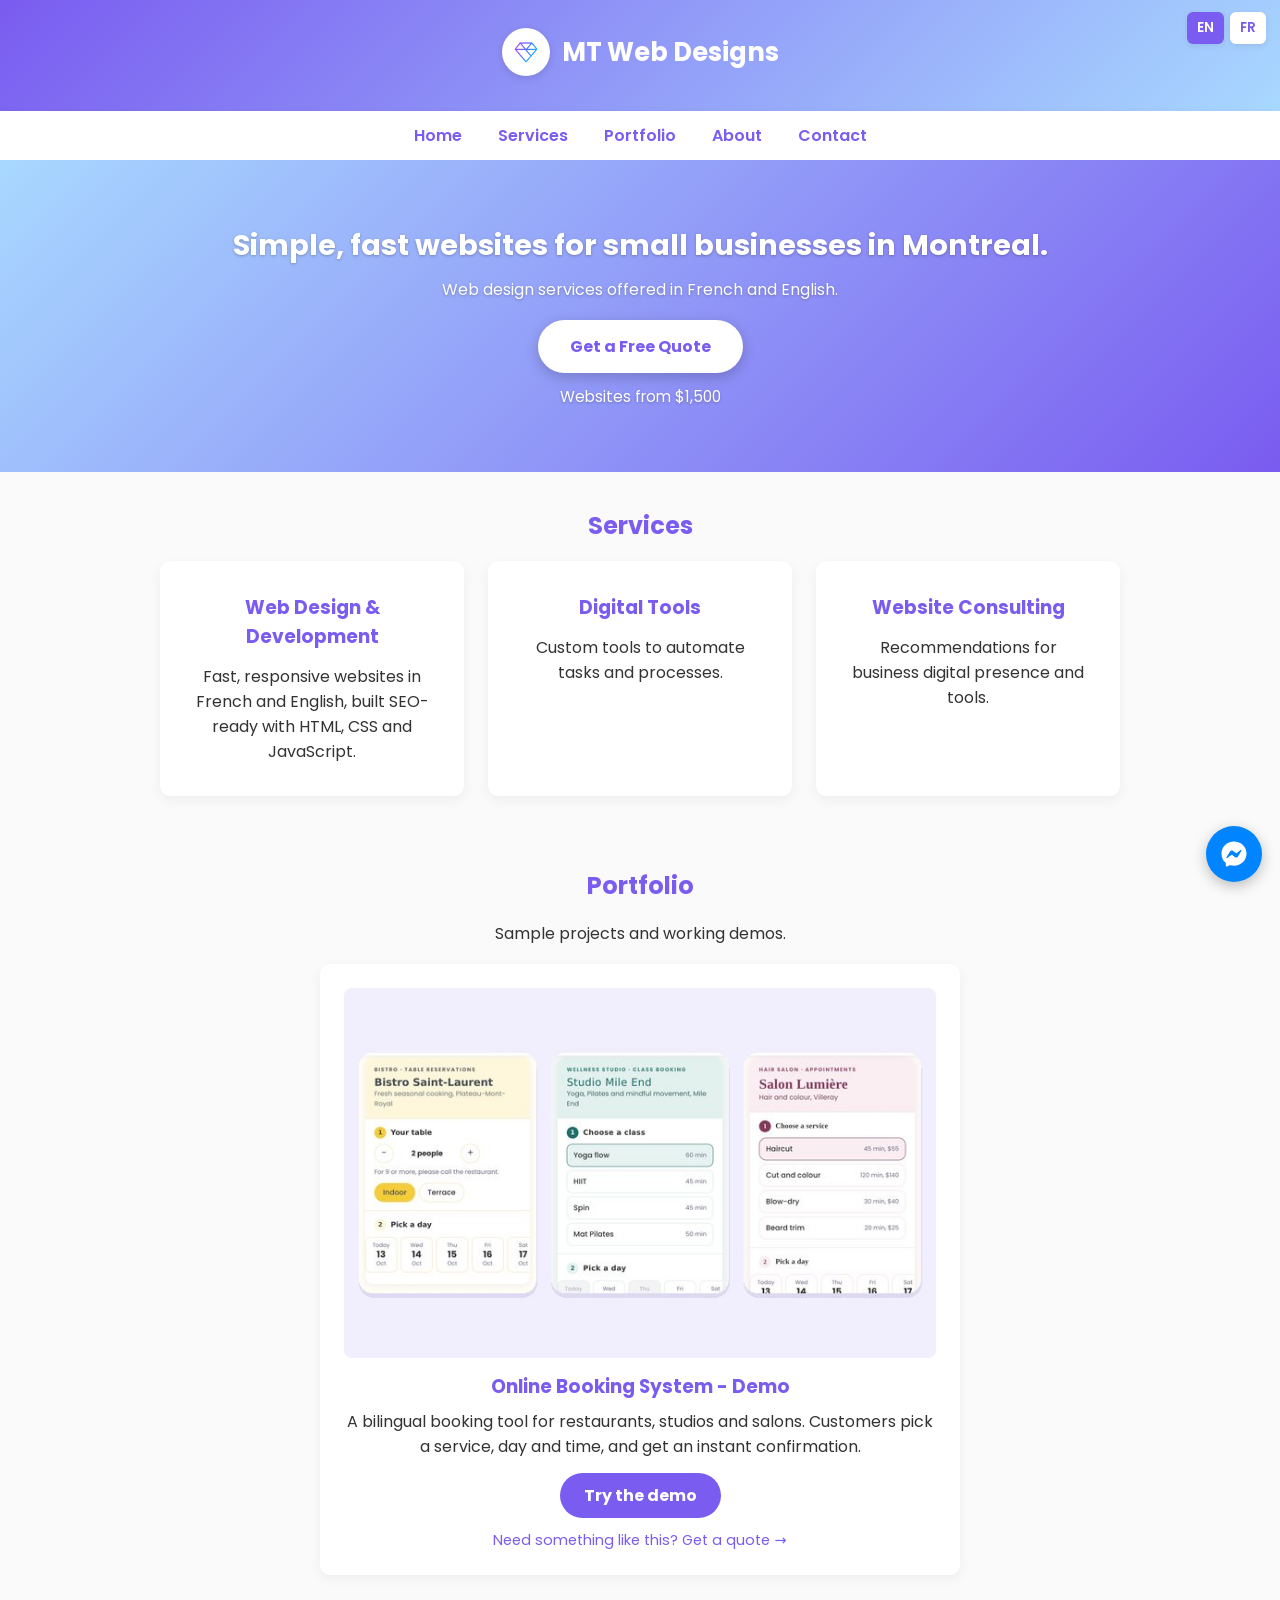
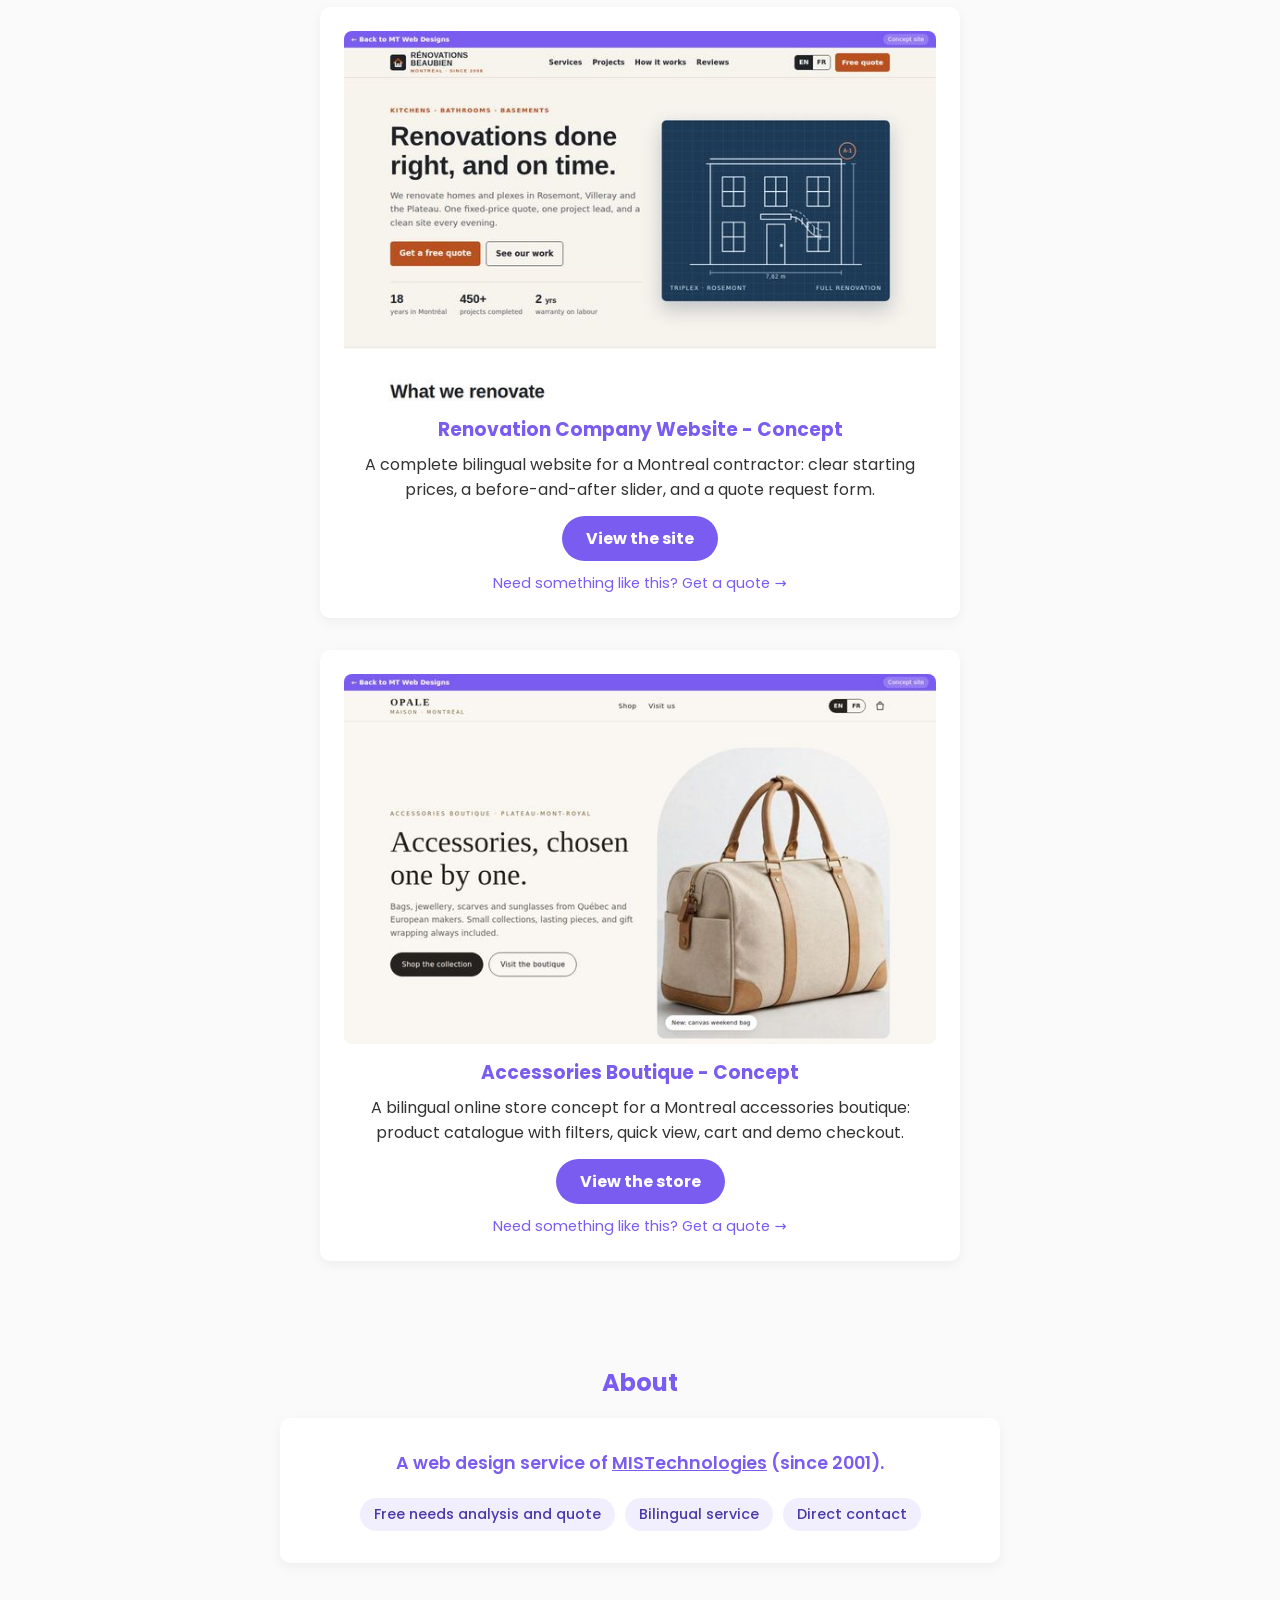
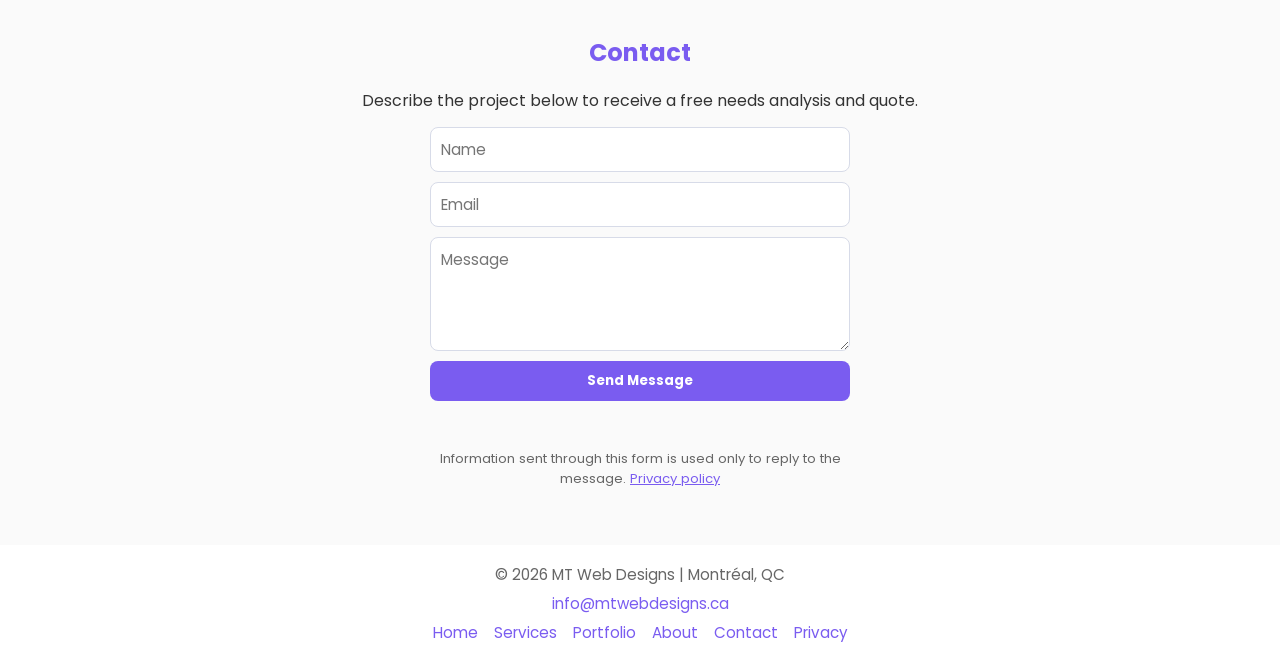
==== index.html @ 529b14f0 "Add files via upload" ====
<!DOCTYPE html>
<html lang="en">
<head>
    <meta charset="UTF-8" />
    <meta name="viewport" content="width=device-width, initial-scale=1.0" />
    <title>MT Web Designs | Websites for Small Businesses in Montreal</title>
    <meta name="description" content="Bilingual websites, digital tools and consulting for professionals and small businesses in Montreal. Free needs analysis and quote." />
    <link rel="icon" type="image/png" sizes="32x32" href="favicon-32x32.png" />
    <link rel="apple-touch-icon" href="apple-touch-icon.png" />
    <meta property="og:title" content="MT Web Designs | Websites for Small Businesses in Montreal" />
    <meta property="og:description" content="Bilingual websites, digital tools and consulting for small businesses in Montreal." />
    <meta property="og:type" content="website" />
    <meta property="og:url" content="https://mtwebdesigns.ca/" />
    <meta property="og:image" content="https://mtwebdesigns.ca/og-image.png" />
    <meta property="og:image:width" content="1200" />
    <meta property="og:image:height" content="630" />
    <meta property="og:image:alt" content="MT Web Designs: simple, fast websites for small businesses in Montreal" />
    <meta property="og:site_name" content="MT Web Designs" />
    <meta property="og:locale" content="en_CA" />
    <meta property="og:locale:alternate" content="fr_CA" />
    <meta name="twitter:card" content="summary_large_image" />
    <link rel="canonical" href="https://mtwebdesigns.ca/" />
    <link rel="preconnect" href="https://fonts.googleapis.com" />
    <link rel="preconnect" href="https://fonts.gstatic.com" crossorigin />
    <link href="https://fonts.googleapis.com/css2?family=Poppins:wght@400;600;700&display=swap" rel="stylesheet" />
    <link rel="stylesheet" href="style.css?v=11" />
</head>
<body>

<!-- LANGUAGE TOGGLE -->
<div class="lang-toggle">
    <button id="enBtn" class="active">EN</button>
    <button id="frBtn">FR</button>
</div>

<header>
    <div class="brand">
        <img src="logo.png" class="logo" alt="MT Web Designs logo" width="48" height="48" />
        MT Web Designs
    </div>
</header>

<nav>
    <ul>
        <li><a href="#home" data-en="Home" data-fr="Accueil">Home</a></li>
        <li><a href="#services" data-en="Services" data-fr="Services">Services</a></li>
        <li><a href="#portfolio" data-en="Portfolio" data-fr="Portfolio">Portfolio</a></li>
        <li><a href="#about" data-en="About" data-fr="À propos">About</a></li>
        <li><a href="#contact" data-en="Contact" data-fr="Contact">Contact</a></li>
    </ul>
</nav>

<section class="hero" id="home">
    <h1 data-en="Simple, fast websites for small businesses in Montreal." data-fr="Des sites Web simples et rapides pour les petites entreprises de Montréal.">
        Simple, fast websites for small businesses in Montreal.
    </h1>
    <p data-en="Web design services offered in French and English." data-fr="Services de conception Web offerts en français et en anglais.">Web design services offered in French and English.</p>
    <a href="#contact" class="cta-button" data-en="Get a Free Quote" data-fr="Obtenir une soumission gratuite">Get a Free Quote</a>
    <p class="price-note" data-en="Websites from $1,500" data-fr="Sites Web à partir de 1 500 $">Websites from $1,500</p>
</section>

<main>

<section id="services">
    <h2 data-en="Services" data-fr="Services">Services</h2>

    <div class="services">

        <div class="service">
            <h3 data-en="Web Design & Development" data-fr="Conception et développement Web">
                Web Design & Development
            </h3>
            <p data-en="Fast, responsive websites in French and English, built SEO-ready with HTML, CSS and JavaScript."
               data-fr="Sites Web rapides et adaptatifs, en français et en anglais, prêts pour le référencement (SEO) et conçus en HTML, CSS et JavaScript.">
               Fast, responsive websites in French and English, built SEO-ready with HTML, CSS and JavaScript.
            </p>
        </div>

        <div class="service">
            <h3 data-en="Digital Tools" data-fr="Outils numériques">Digital Tools</h3>
            <p data-en="Custom tools to automate tasks and processes."
               data-fr="Outils sur mesure pour automatiser les tâches et les processus.">
               Custom tools to automate tasks and processes.
            </p>
        </div>

        <div class="service">
            <h3 data-en="Website Consulting" data-fr="Conseil en sites Web">Website Consulting</h3>
            <p data-en="Recommendations for business digital presence and tools."
               data-fr="Recommandations pour la présence numérique et les outils des entreprises.">
               Recommendations for business digital presence and tools.
            </p>
        </div>

    </div>
</section>

<section id="portfolio">
    <h2 data-en="Portfolio" data-fr="Portfolio">Portfolio</h2>

    <p data-en="Sample projects and working demos."
       data-fr="Exemples de projets et démos fonctionnelles.">
       Sample projects and working demos.
    </p>

    <div class="project">
        <img src="thumb-booking.jpg" class="project-thumb" alt="Online booking system demo for a restaurant, a studio and a salon" width="640" height="400" loading="lazy" />
        <h3 data-en="Online Booking System - Demo" data-fr="Système de réservation en ligne - Démo">Online Booking System - Demo</h3>
        <p data-en="A bilingual booking tool for restaurants, studios and salons. Customers pick a service, day and time, and get an instant confirmation."
           data-fr="Un outil de réservation bilingue pour restaurants, studios et salons. Le client choisit un service, une date et une heure, et reçoit une confirmation immédiate.">
           A bilingual booking tool for restaurants, studios and salons. Customers pick a service, day and time, and get an instant confirmation.
        </p>
        <a href="booking.html" class="project-link" data-en="Try the demo" data-fr="Essayer la démo">Try the demo</a>
        <a href="#contact" class="project-cta" data-en="Need something like this? Get a quote →" data-fr="Besoin d’un projet semblable? Obtenir une soumission →">Need something like this? Get a quote →</a>
    </div>

    <div class="project">
        <img src="thumb-renovation.jpg" class="project-thumb" alt="Renovation company website concept" width="640" height="400" loading="lazy" />
        <h3 data-en="Renovation Company Website - Concept" data-fr="Site Web d'entreprise de rénovation - Concept">Renovation Company Website - Concept</h3>
        <p data-en="A complete bilingual website for a Montreal contractor: clear starting prices, a before-and-after slider, and a quote request form."
           data-fr="Un site Web bilingue complet pour un entrepreneur montréalais : prix de départ clairs, curseur avant-après et formulaire de demande de soumission.">
           A complete bilingual website for a Montreal contractor: clear starting prices, a before-and-after slider, and a quote request form.
        </p>
        <a href="renovation.html" class="project-link" data-en="View the site" data-fr="Voir le site">View the site</a>
        <a href="#contact" class="project-cta" data-en="Need something like this? Get a quote →" data-fr="Besoin d’un projet semblable? Obtenir une soumission →">Need something like this? Get a quote →</a>
    </div>

    <div class="project">
        <img src="thumb-boutique.jpg" class="project-thumb" alt="Accessories boutique website concept" width="640" height="400" loading="lazy" />
        <h3 data-en="Accessories Boutique - Concept" data-fr="Boutique d'accessoires - Concept">Accessories Boutique - Concept</h3>
        <p data-en="A bilingual online store concept for a Montreal accessories boutique: product catalogue with filters, quick view, cart and demo checkout."
           data-fr="Un concept de boutique en ligne bilingue pour une boutique d’accessoires à Montréal : catalogue avec filtres, aperçu rapide, panier et paiement démo.">
           A bilingual online store concept for a Montreal accessories boutique: product catalogue with filters, quick view, cart and demo checkout.
        </p>
        <a href="boutique.html" class="project-link" data-en="View the store" data-fr="Voir la boutique">View the store</a>
        <a href="#contact" class="project-cta" data-en="Need something like this? Get a quote →" data-fr="Besoin d’un projet semblable? Obtenir une soumission →">Need something like this? Get a quote →</a>
    </div>
</section>

<section id="about" class="about">
    <h2 data-en="About" data-fr="À propos">About</h2>
    <div class="about-card">
        <p class="about-lead"><span data-en="A web design service of" data-fr="Un service de conception Web de">A web design service of</span> <a href="https://mistechnologies.ca" target="_blank" rel="noopener">MISTechnologies</a> <span data-en="(since 2001)." data-fr="(depuis 2001).">(since 2001).</span></p>
        <ul class="about-facts">
            <li data-en="Free needs analysis and quote" data-fr="Analyse des besoins et soumission gratuites">Free needs analysis and quote</li>
            <li data-en="Bilingual service" data-fr="Service bilingue">Bilingual service</li>
            <li data-en="Direct contact" data-fr="Contact direct">Direct contact</li>
        </ul>
    </div>
</section>

<section id="contact" class="contact">
    <h2 data-en="Contact" data-fr="Contact">Contact</h2>

    <p data-en="Describe the project below to receive a free needs analysis and quote."
       data-fr="Décrivez le projet ci-dessous pour recevoir une analyse des besoins et une soumission gratuites.">
       Describe the project below to receive a free needs analysis and quote.
    </p>

    <form id="contactForm" action="https://formspree.io/f/mbglapko" method="POST">
        <input name="name" type="text" autocomplete="name" data-en-placeholder="Name" data-fr-placeholder="Nom" placeholder="Name" required />
        <input name="email" type="email" autocomplete="email" data-en-placeholder="Email" data-fr-placeholder="Courriel" placeholder="Email" required />
        <textarea name="message" rows="4" data-en-placeholder="Message" data-fr-placeholder="Message" placeholder="Message" required></textarea>
        <input type="hidden" name="_subject" value="New message from mtwebdesigns.ca" />
        <input type="text" name="_gotcha" class="hp" tabindex="-1" autocomplete="off" aria-hidden="true" />
        <button type="submit" data-en="Send Message" data-fr="Envoyer">Send Message</button>
        <p id="formStatus" role="status" aria-live="polite"></p>
        <p class="privacy-note"><span data-en="Information sent through this form is used only to reply to the message." data-fr="Les renseignements envoyés par ce formulaire servent uniquement à répondre au message.">Information sent through this form is used only to reply to the message.</span> <a href="privacy.html" data-en="Privacy policy" data-fr="Politique de confidentialité">Privacy policy</a></p>
    </form>
</section>

</main>

<footer>
    <p>© 2026 MT Web Designs | Montréal, QC</p>
    <p><a href="mailto:info@mtwebdesigns.ca">info@mtwebdesigns.ca</a></p>
    <p class="footer-nav">
        <a href="#home" data-en="Home" data-fr="Accueil">Home</a>
        <a href="#services" data-en="Services" data-fr="Services">Services</a>
        <a href="#portfolio" data-en="Portfolio" data-fr="Portfolio">Portfolio</a>
        <a href="#about" data-en="About" data-fr="À propos">About</a>
        <a href="#contact" data-en="Contact" data-fr="Contact">Contact</a>
        <a href="privacy.html" data-en="Privacy" data-fr="Confidentialité">Privacy</a>
    </p>
</footer>

<a class="messenger-btn" href="https://m.me/webdesignsmt" target="_blank" rel="noopener">
    <svg viewBox="0 0 24 24" aria-hidden="true"><path fill="currentColor" d="M12 2C6.36 2 2 6.13 2 11.7c0 2.91 1.19 5.44 3.14 7.17.16.15.26.35.27.57l.05 1.78c.02.57.6.94 1.12.71l1.98-.87c.17-.08.36-.09.53-.04.91.25 1.88.38 2.91.38 5.64 0 10-4.13 10-9.7S17.64 2 12 2zm6 7.46-2.94 4.66c-.47.74-1.47.93-2.17.4l-2.34-1.75a.6.6 0 0 0-.72 0l-3.16 2.4c-.42.32-.97-.18-.69-.63l2.94-4.66c.47-.74 1.47-.93 2.17-.4l2.34 1.75c.21.16.51.16.72 0l3.16-2.4c.42-.32.97.18.69.63z"/></svg>
    <span class="sr-only" data-en="Chat on Messenger" data-fr="Discuter sur Messenger">Chat on Messenger</span>
</a>

<script src="script.js?v=2"></script>
</body>
</html>
---- style.css ----
:root{
  --violet: #7a5cf0;
  --light-blue: #a8d8ff;
  --bg: #fafafa;
  --text: #333;
  --income: #1fa31f;
  --expense: #d42828;
}

*{
  box-sizing:border-box;
  margin:0;
  padding:0;
  font-family:'Poppins',system-ui,Arial;
}

body{
  background:var(--bg);
  color:var(--text);
}

/* LANG TOGGLE */
.lang-toggle{
  position:fixed;
  top:12px;
  right:14px;
  z-index:1000;
  display:flex;
  gap:6px;
}
.lang-toggle button{
  padding:6px 10px;
  border-radius:6px;
  border:none;
  background:white;
  color:var(--violet);
  font-weight:600;
  cursor:pointer;
  box-shadow:0 2px 6px rgba(0,0,0,0.08);
}
.lang-toggle button.active{
  background:var(--violet);
  color:white;
}

/* HEADER */
header{
  background:linear-gradient(135deg,var(--violet),var(--light-blue));
  color:white;
  text-align:center;
  padding:28px 18px;
}
header .brand{
  display:inline-flex;
  align-items:center;
  gap:12px;
  font-size:1.6rem;
  font-weight:700;
}
.logo{
  width:48px;
  height:48px;
  padding:6px;
  background:white;
  border-radius:50%;
  box-shadow:0 2px 8px rgba(0,0,0,0.12);
}

/* NAV */
nav{
  background:white;
  box-shadow:0 2px 8px rgba(0,0,0,0.06);
}
nav ul{
  display:flex;
  justify-content:center;
  list-style:none;
}
nav a{
  display:block;
  padding:12px 18px;
  text-decoration:none;
  color:var(--violet);
  font-weight:600;
}

/* HERO */
.hero{
  padding:64px 20px;
  text-align:center;
  background:linear-gradient(135deg,var(--light-blue),var(--violet));
  color:white;
  text-shadow:0 1px 3px rgba(0,0,0,0.25);
}
.hero h1{
  color:white;
  font-size:1.8rem;
  margin-bottom:10px;
}

/* SECTIONS */
main section{
  max-width:1000px;
  margin:0 auto;
  padding:36px 20px;
}
h2{
  color:var(--violet);
  text-align:center;
  margin-bottom:18px;
}

/* SERVICES */
.services{
  display:grid;
  grid-template-columns:repeat(auto-fit,minmax(250px,1fr));
  gap:1.5rem;
  text-align:center;
}
.service{
  background:white;
  padding:2rem;
  border-radius:10px;
  box-shadow:0 4px 12px rgba(0,0,0,0.05);
  transition:transform 0.3s, box-shadow 0.3s;
}
.service:hover{
  transform:translateY(-5px);
  box-shadow:0 8px 20px rgba(0,0,0,0.1);
}
.service h3{
  color:var(--violet);
  margin-bottom:0.8rem;
}

#portfolio > p{ text-align:center; }

/* PROJECT CARD */
.project{
  background:white;
  padding:1.5rem;
  border-radius:10px;
  box-shadow:0 4px 12px rgba(0,0,0,0.05);
  max-width:640px;
  margin:18px auto 32px;
  text-align:center;
}
.project h3{ color:var(--violet); margin-bottom:0.5rem; }
.project-link{
  display:inline-block;
  margin-top:14px;
  padding:10px 24px;
  border-radius:999px;
  background:var(--violet);
  color:white;
  font-weight:700;
  text-decoration:none;
}

/* ABOUT */
.about-card{
  background:white;
  max-width:720px;
  margin:0 auto;
  padding:2rem;
  border-radius:10px;
  box-shadow:0 4px 12px rgba(0,0,0,0.05);
  text-align:center;
}
.about-lead{
  font-weight:600;
  color:var(--violet);
  font-size:1.1rem;
  margin-bottom:0;
}
.about-facts{
  list-style:none;
  display:flex;
  flex-wrap:wrap;
  justify-content:center;
  gap:10px;
  margin:1.4rem 0 0;
  padding:0;
}
.about-facts li{
  background:#f1eefe;
  color:#4b3aa8;
  padding:6px 14px;
  border-radius:999px;
  font-size:0.9rem;
  font-weight:500;
}

/* CONTACT */
.contact{
  display:flex;
  flex-direction:column;
  align-items:center;
  text-align:center;
}
.contact form{
  width:100%;
  max-width:420px;
  display:flex;
  flex-direction:column;
  gap:10px;
  margin-top:14px;
}
.contact input,.contact textarea{
  padding:10px;
  border-radius:8px;
  border:1px solid #d7dbe8;
  font-size:0.95rem;
}
.contact button{
  padding:10px;
  border-radius:8px;
  border:none;
  background:var(--violet);
  color:white;
  font-weight:700;
  cursor:pointer;
}

.contact button:disabled{ opacity:0.6; cursor:wait; }
.hp{ position:absolute; left:-9999px; }
#formStatus{ min-height:1.2em; font-size:0.95rem; }
#formStatus.ok{ color:var(--income); }
#formStatus.err{ color:var(--expense); }

/* FOOTER */
footer{
  text-align:center;
  padding:18px 10px;
  background:white;
  color:#666;
  margin-top:20px;
  font-size:0.95rem;
}
footer p + p{ margin-top:6px; }
footer a{ color:var(--violet); text-decoration:none; }
footer a:hover{ text-decoration:underline; }
.footer-nav{ display:flex; justify-content:center; flex-wrap:wrap; gap:4px 16px; }

/* CTA BUTTON */
.cta-button{
  display:inline-block;
  margin-top:18px;
  padding:14px 32px;
  border-radius:999px;
  background:white;
  color:var(--violet);
  font-weight:700;
  text-decoration:none;
  text-shadow:none;
  box-shadow:0 4px 14px rgba(0,0,0,0.2);
  transition:transform 0.2s, box-shadow 0.2s;
}
.cta-button:hover{
  transform:translateY(-2px);
  box-shadow:0 6px 18px rgba(0,0,0,0.25);
}
a:focus-visible, button:focus-visible{ outline:3px solid var(--violet); outline-offset:2px; }
.cta-button:focus-visible{ outline-color:white; }
@media (prefers-reduced-motion: reduce){
  .cta-button, .service{ transition:none; }
}

/* RESPONSIVE */
@media(max-width:600px){
  header .brand{ font-size:1.2rem; }
  .hero h1{ font-size:1.2rem; }
  nav ul{ flex-wrap:wrap; }
}
.project-cta{
  display:block;
  margin-top:12px;
  font-size:0.9rem;
  color:var(--violet);
  text-decoration:none;
}
.project-cta:hover{ text-decoration:underline; }

.privacy-note{
  font-size:0.82rem;
  color:#666;
  margin-top:10px;
}
.privacy-note a{ color:var(--violet); }

/* PRICE NOTE */
.price-note{
  margin-top:12px;
  font-size:0.95rem;
}

/* MESSENGER BUTTON */
.messenger-btn{
  position:fixed;
  right:18px;
  bottom:calc(18px + env(safe-area-inset-bottom, 0px));
  z-index:1000;
  width:56px;
  height:56px;
  border-radius:50%;
  background:#0084ff;
  color:white;
  display:flex;
  align-items:center;
  justify-content:center;
  box-shadow:0 4px 14px rgba(0,0,0,0.25);
}
.messenger-btn svg{ width:30px; height:30px; }
.messenger-btn:focus-visible{ outline:3px solid var(--violet); outline-offset:3px; }
.sr-only{
  position:absolute;
  width:1px;
  height:1px;
  overflow:hidden;
  clip:rect(0 0 0 0);
  white-space:nowrap;
}

/* PORTFOLIO THUMBNAILS */
.project-thumb{
  display:block;
  width:100%;
  height:auto;
  border-radius:8px;
  margin-bottom:14px;
}

/* PHONE: one-line menu, footer clear of Messenger button */
@media(max-width:600px){
  nav ul{ flex-wrap:nowrap; }
  nav a{ padding:12px 7px; font-size:0.85rem; }
  footer{ padding-bottom:90px; }
}

/* ABOUT LINK */
.about-lead a{ color:inherit; text-decoration:underline; }
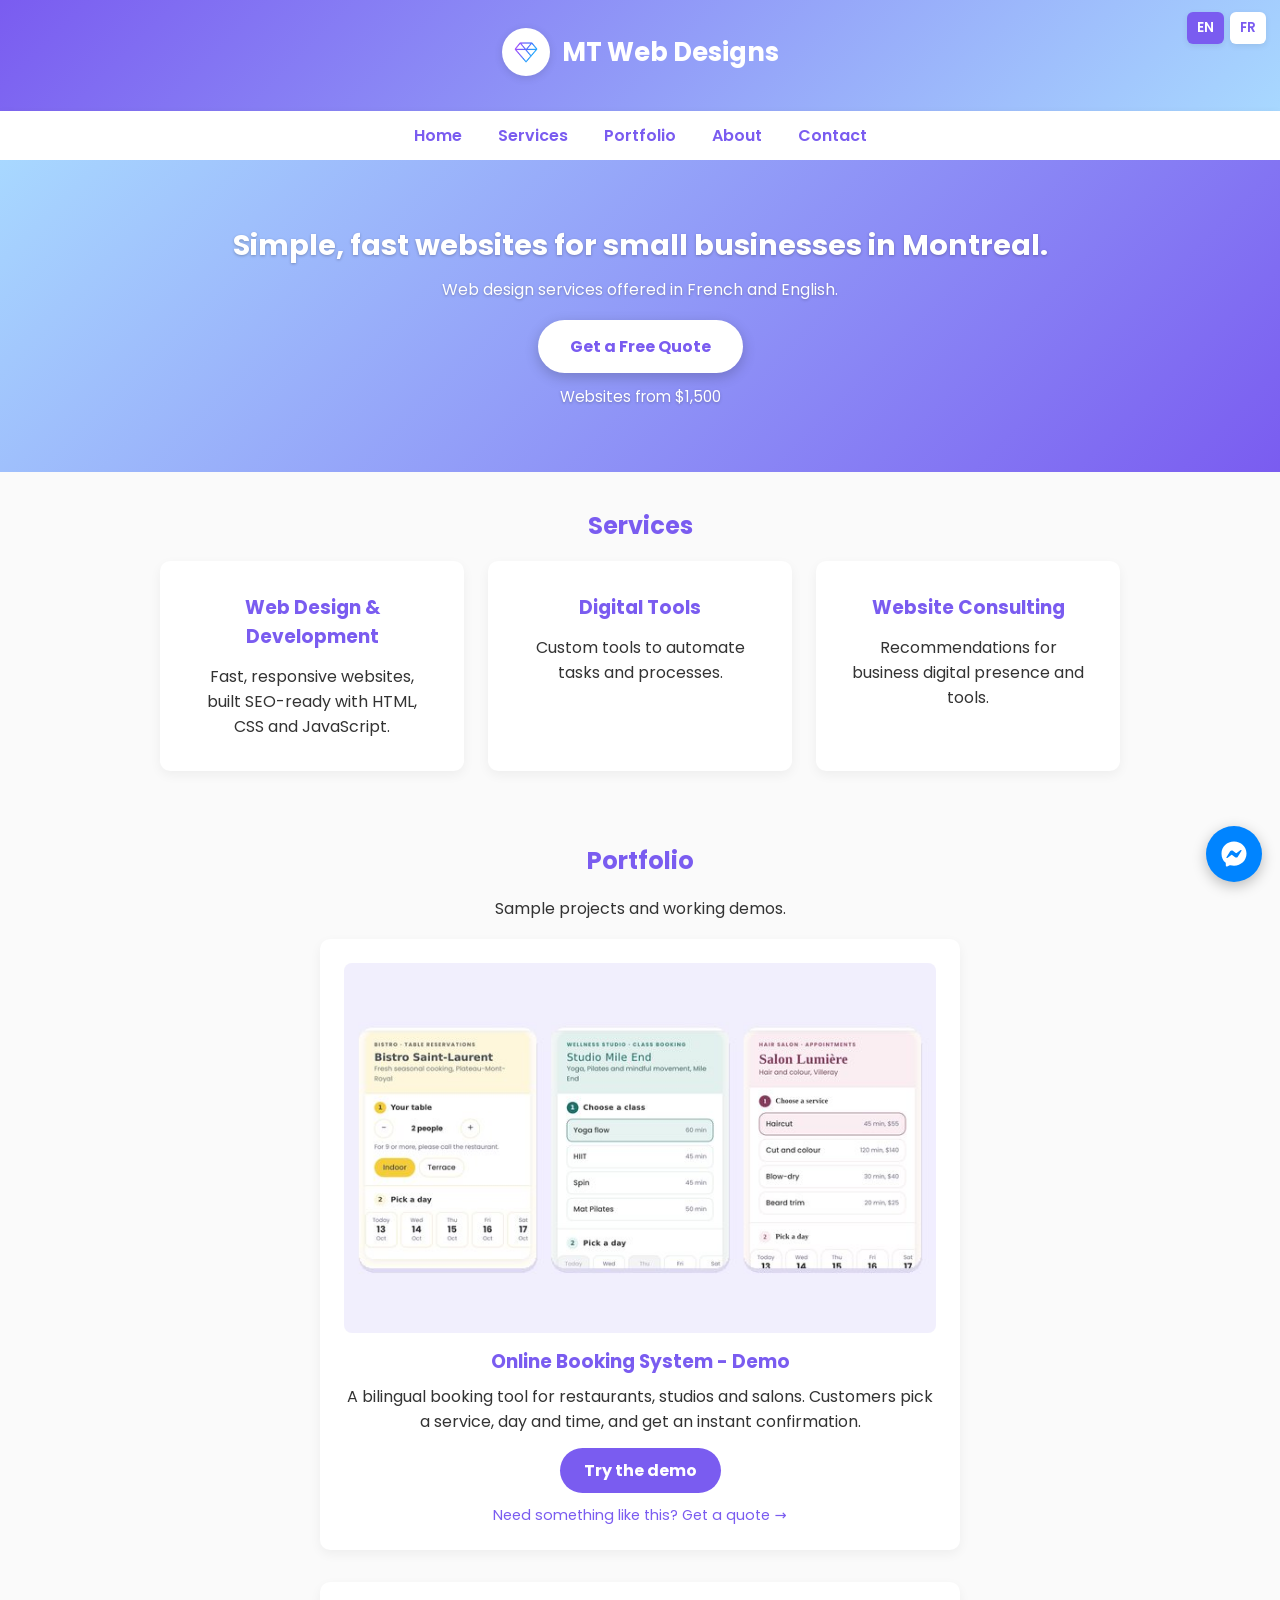
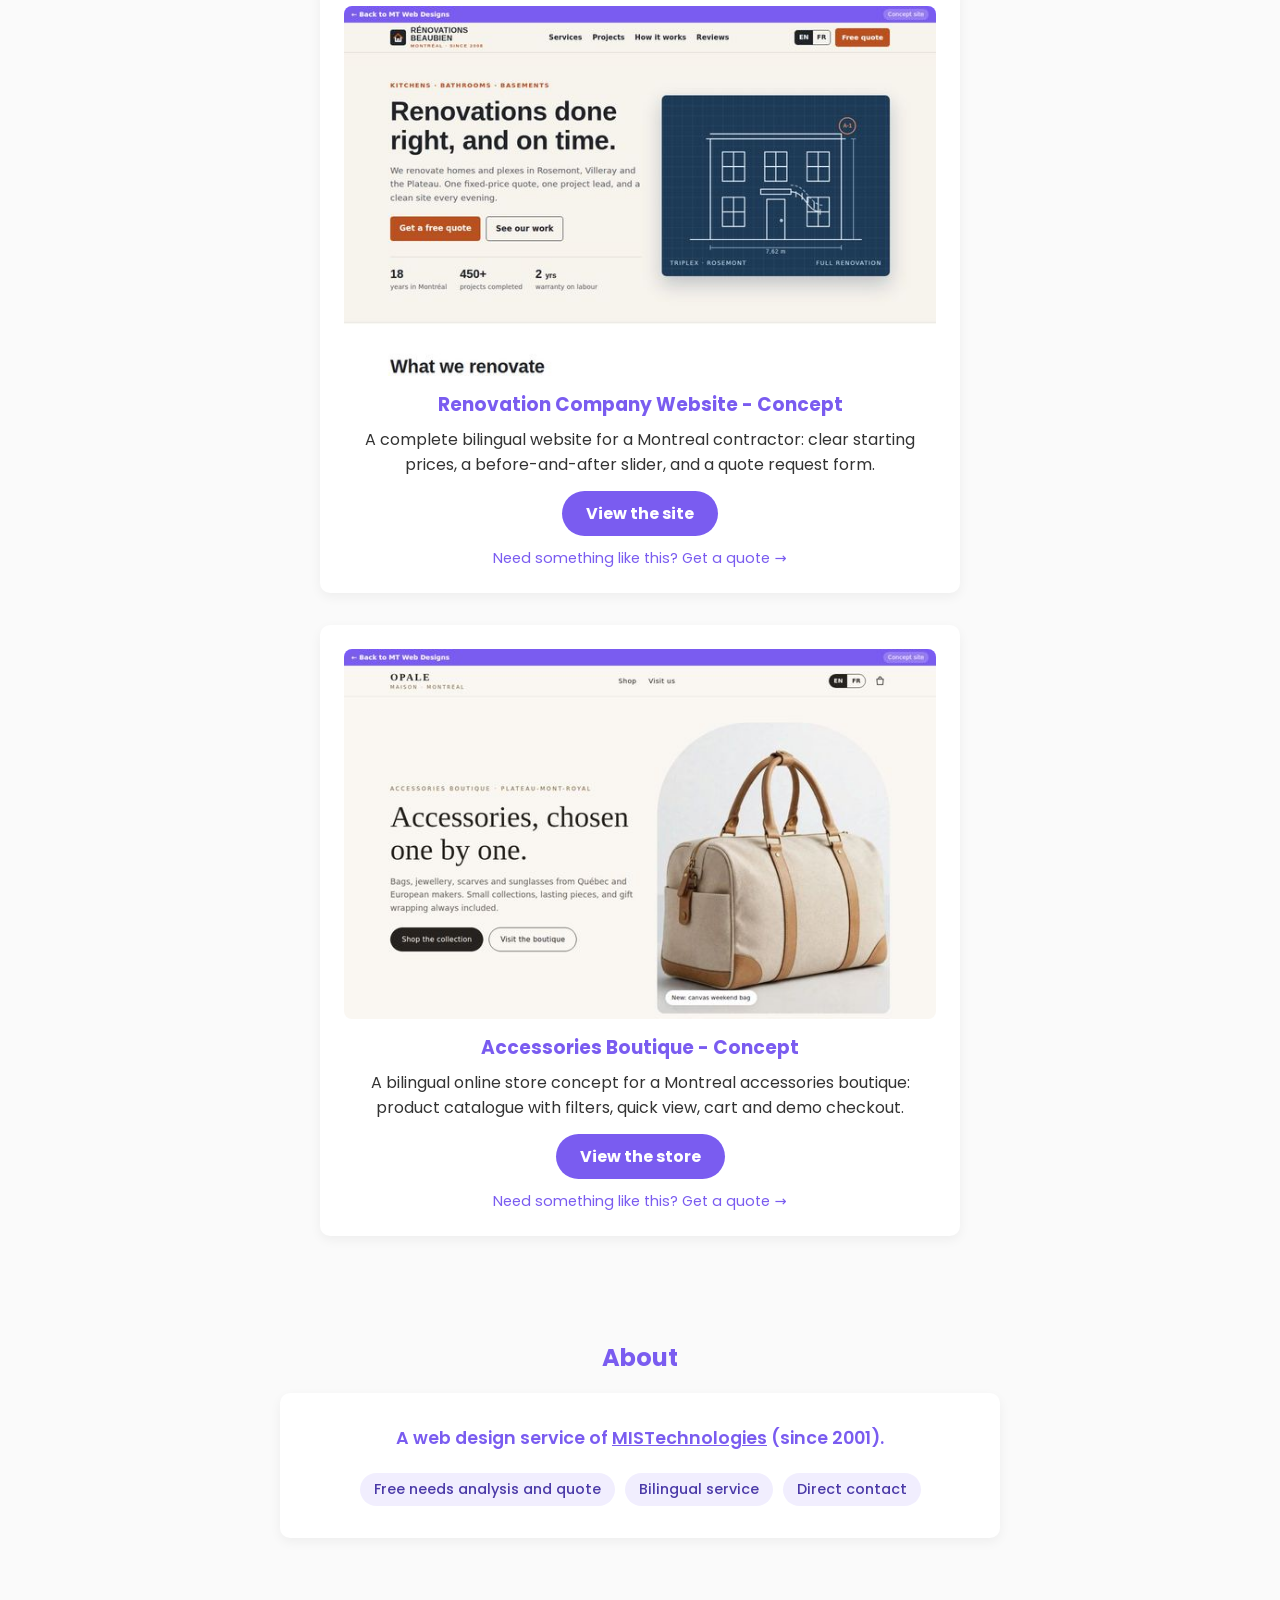
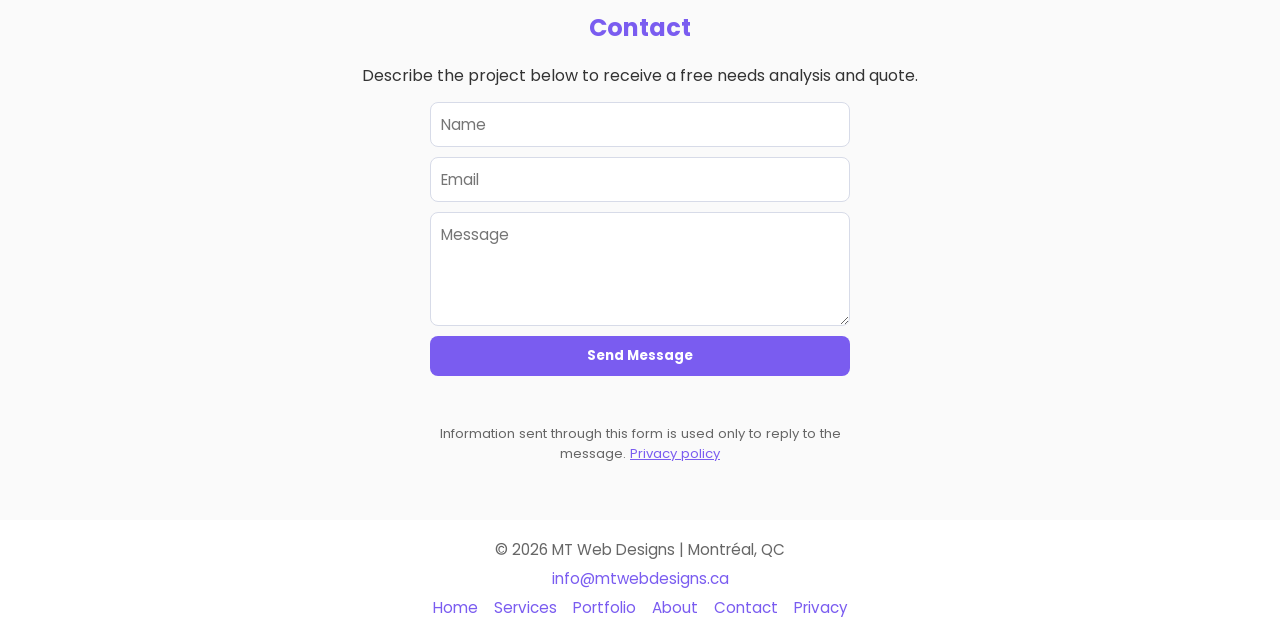
==== commit a95d581f: "Add files via upload" ====
--- a/index.html
+++ b/index.html
@@ -70,9 +70,9 @@
             <h3 data-en="Web Design & Development" data-fr="Conception et développement Web">
                 Web Design & Development
             </h3>
-            <p data-en="Fast, responsive websites in French and English, built SEO-ready with HTML, CSS and JavaScript."
-               data-fr="Sites Web rapides et adaptatifs, en français et en anglais, prêts pour le référencement (SEO) et conçus en HTML, CSS et JavaScript.">
-               Fast, responsive websites in French and English, built SEO-ready with HTML, CSS and JavaScript.
+            <p data-en="Fast, responsive websites, built SEO-ready with HTML, CSS and JavaScript."
+               data-fr="Sites Web rapides et adaptatifs, prêts pour le référencement (SEO) et conçus en HTML, CSS et JavaScript.">
+               Fast, responsive websites, built SEO-ready with HTML, CSS and JavaScript.
             </p>
         </div>
 
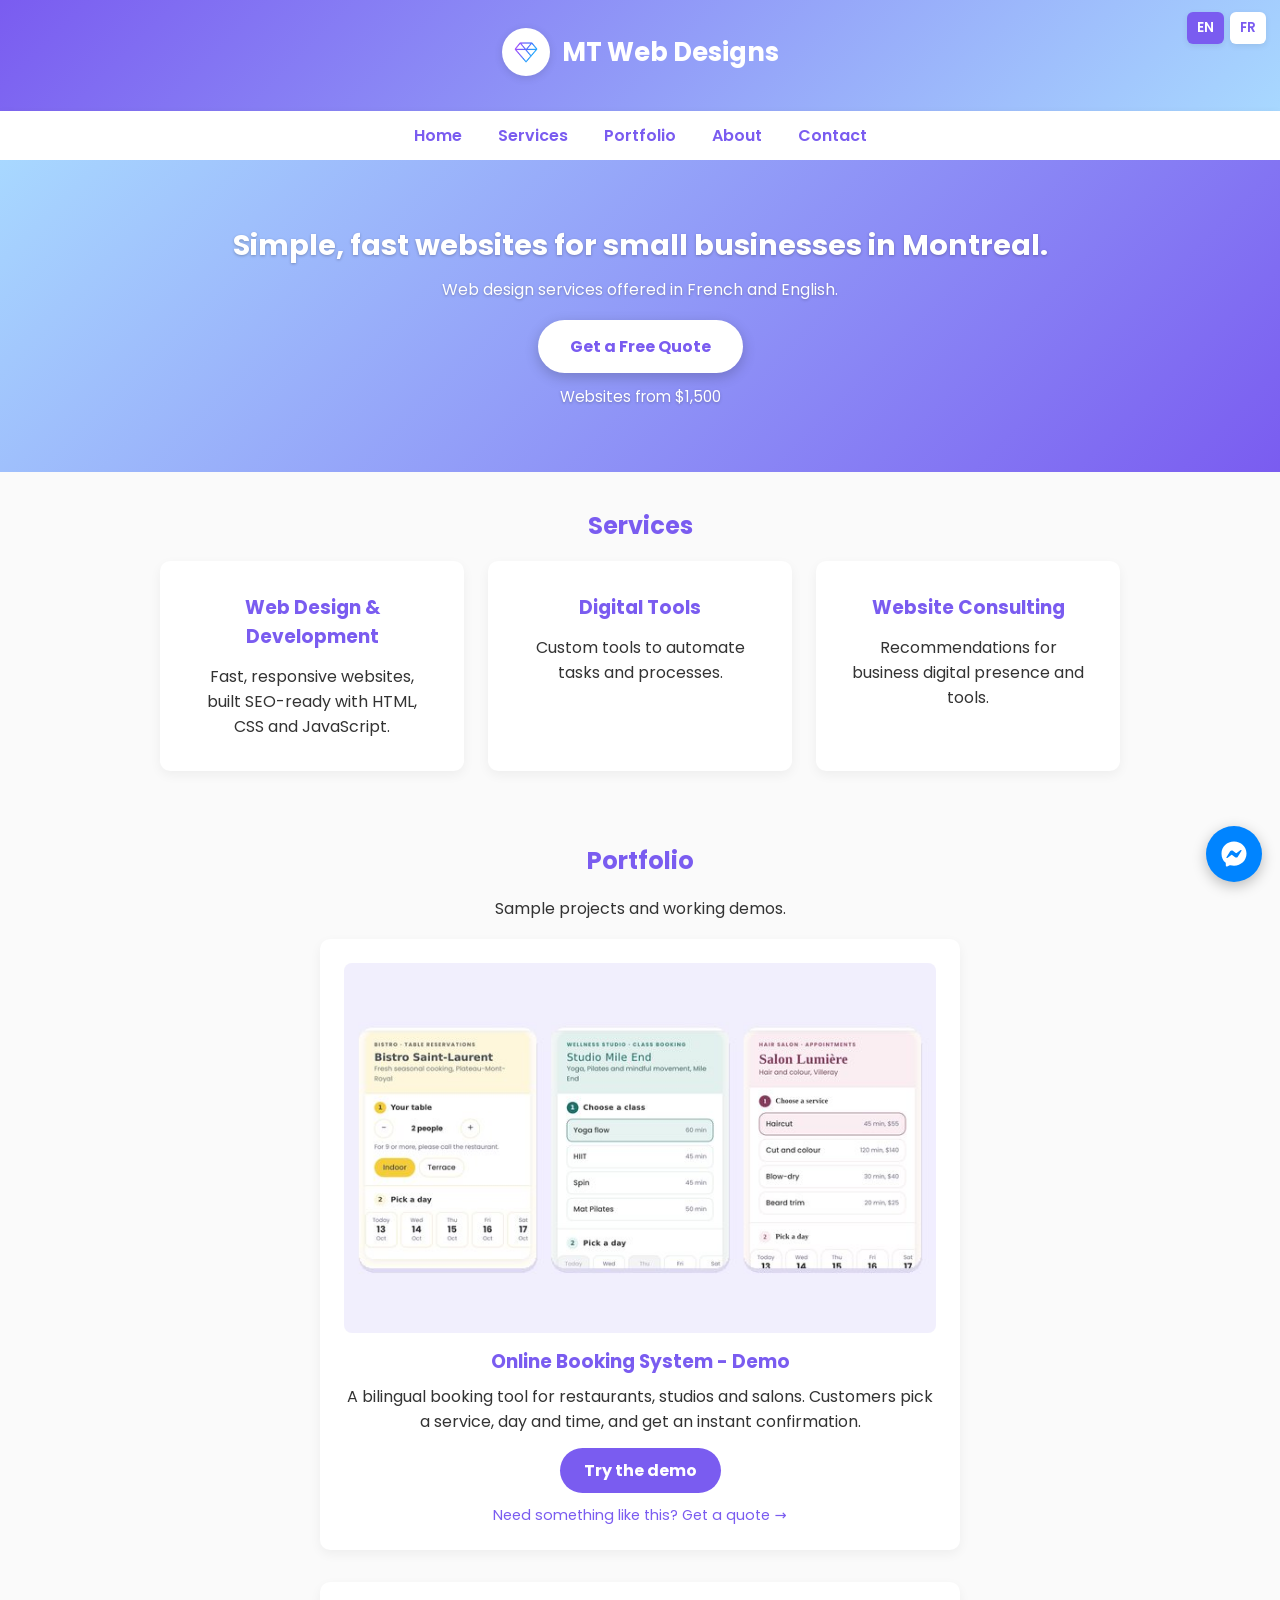
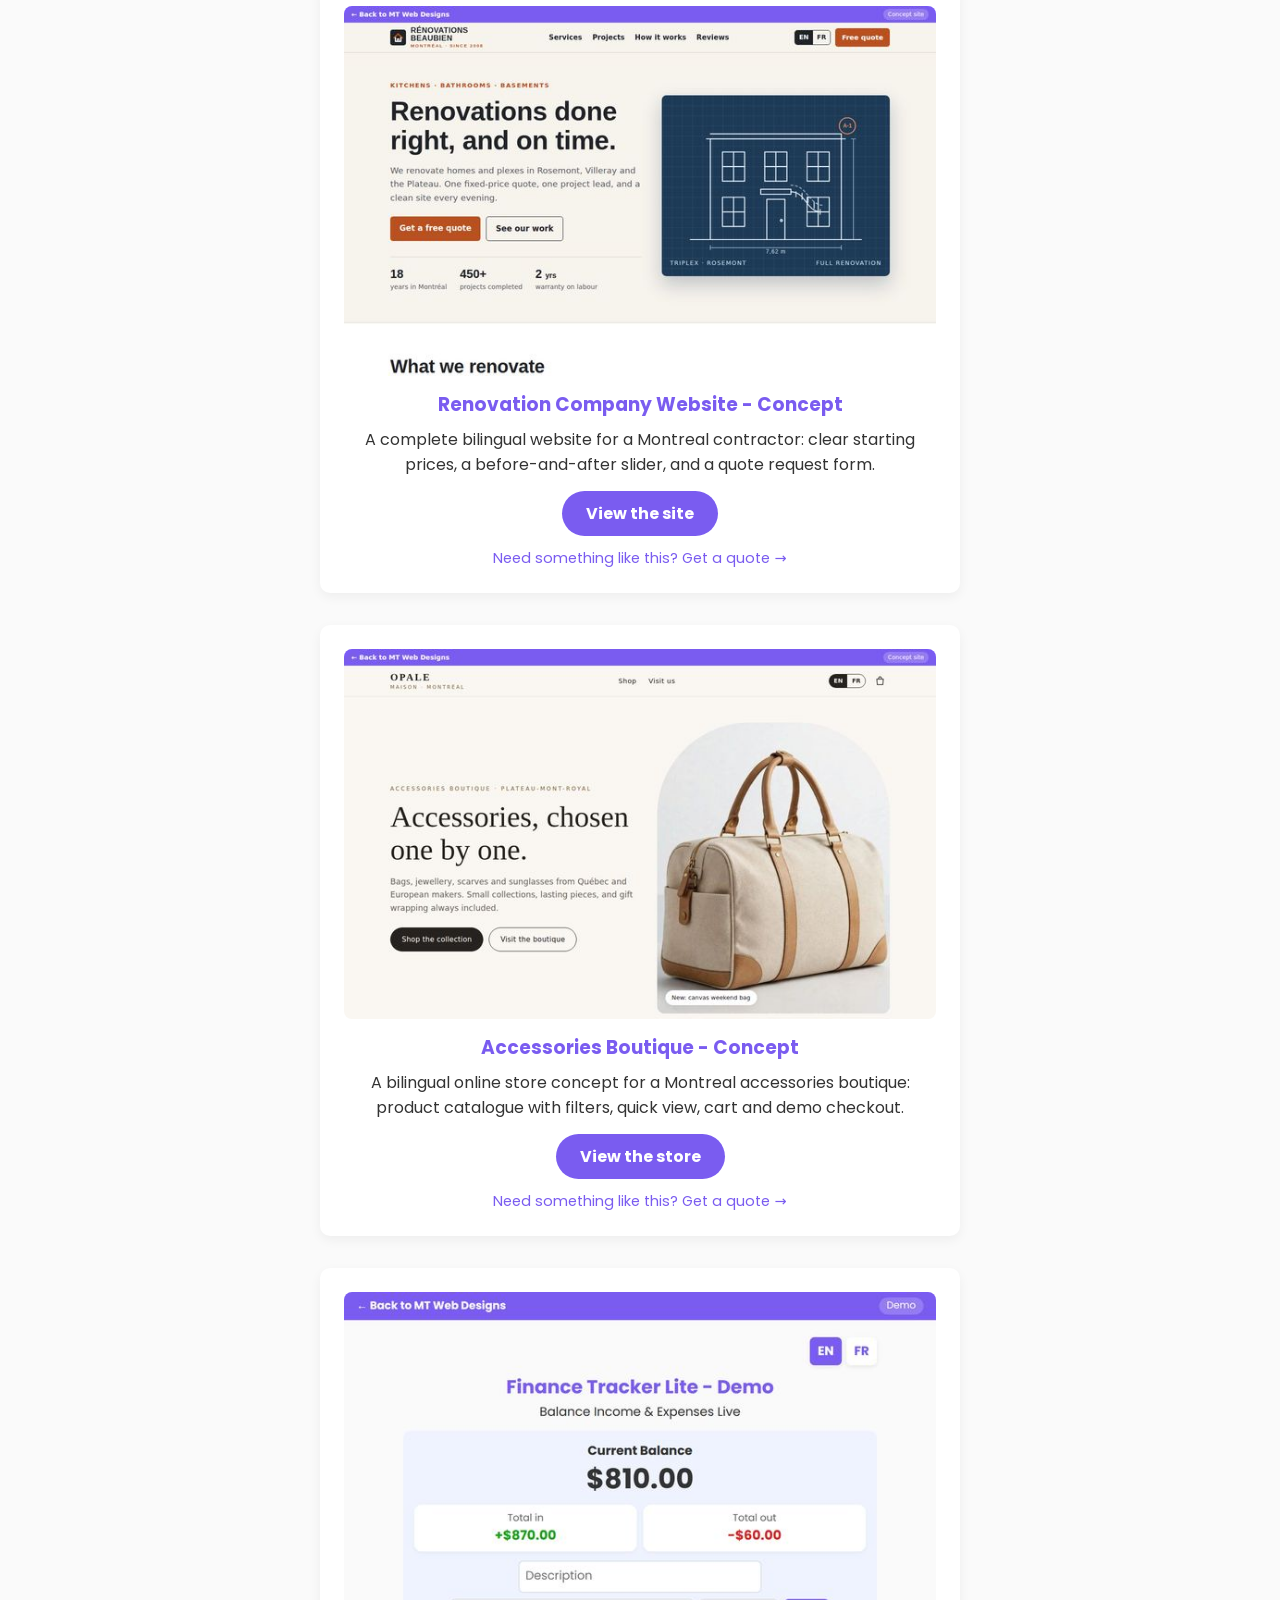
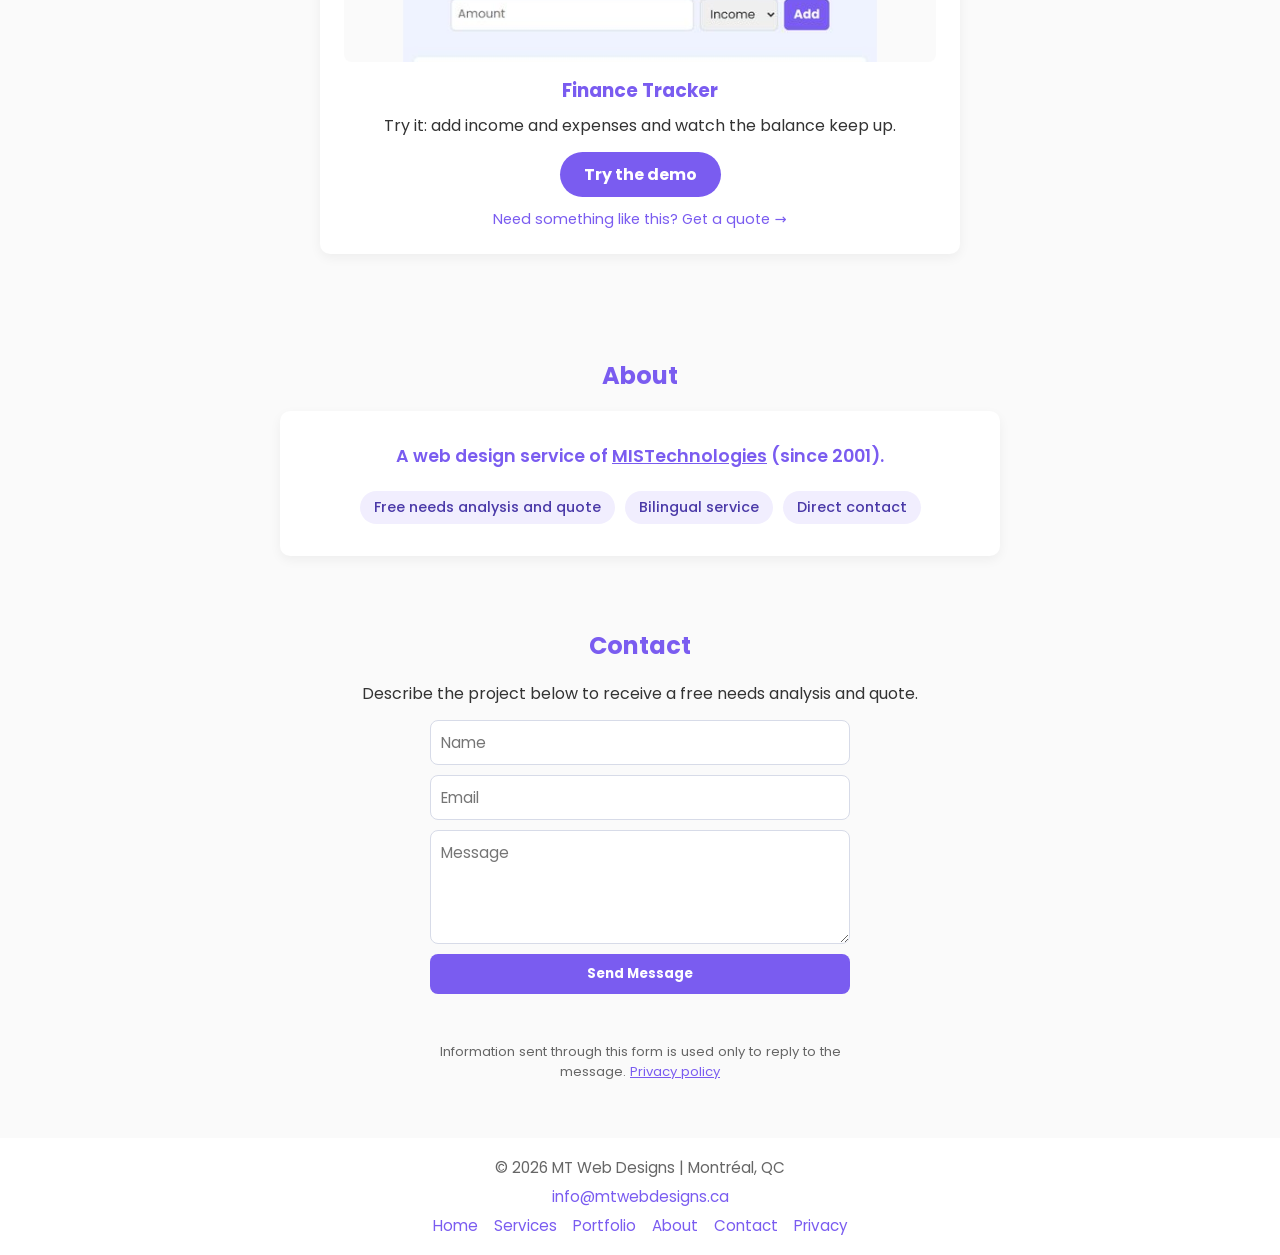
==== commit 4ee24761: "Add files via upload" ====
--- a/index.html
+++ b/index.html
@@ -135,6 +135,17 @@
         <a href="boutique.html" class="project-link" data-en="View the store" data-fr="Voir la boutique">View the store</a>
         <a href="#contact" class="project-cta" data-en="Need something like this? Get a quote →" data-fr="Besoin d’un projet semblable? Obtenir une soumission →">Need something like this? Get a quote →</a>
     </div>
+
+    <div class="project">
+        <img src="thumb-tracker.jpg" class="project-thumb" alt="Finance tracker demo" width="640" height="400" loading="lazy" />
+        <h3 data-en="Finance Tracker" data-fr="Suivi des finances">Finance Tracker</h3>
+        <p data-en="Try it: add income and expenses and watch the balance keep up."
+           data-fr="Essayez-le : ajoutez revenus et dépenses et regardez le solde suivre.">
+           Try it: add income and expenses and watch the balance keep up.
+        </p>
+        <a href="tracker.html" class="project-link" data-en="Try the demo" data-fr="Essayer la démo">Try the demo</a>
+        <a href="#contact" class="project-cta" data-en="Need something like this? Get a quote →" data-fr="Besoin d’un projet semblable? Obtenir une soumission →">Need something like this? Get a quote →</a>
+    </div>
 </section>
 
 <section id="about" class="about">
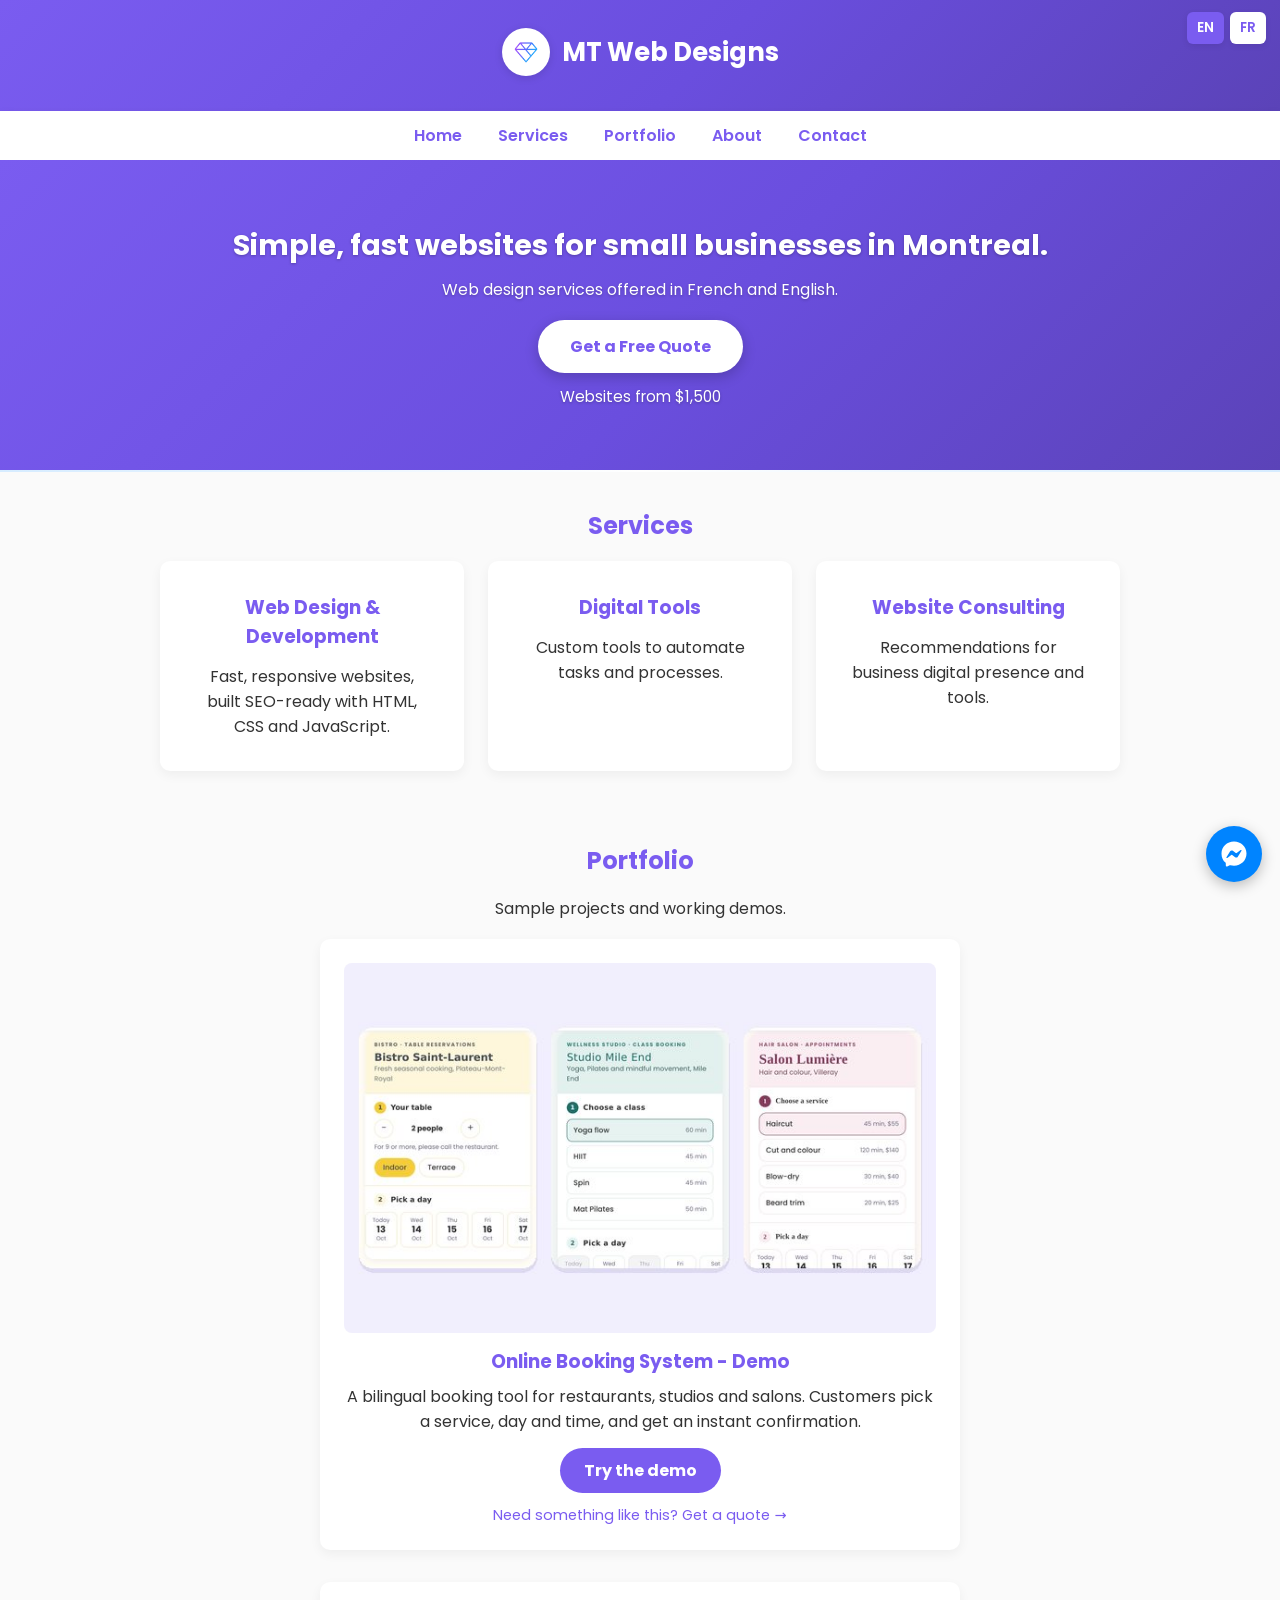
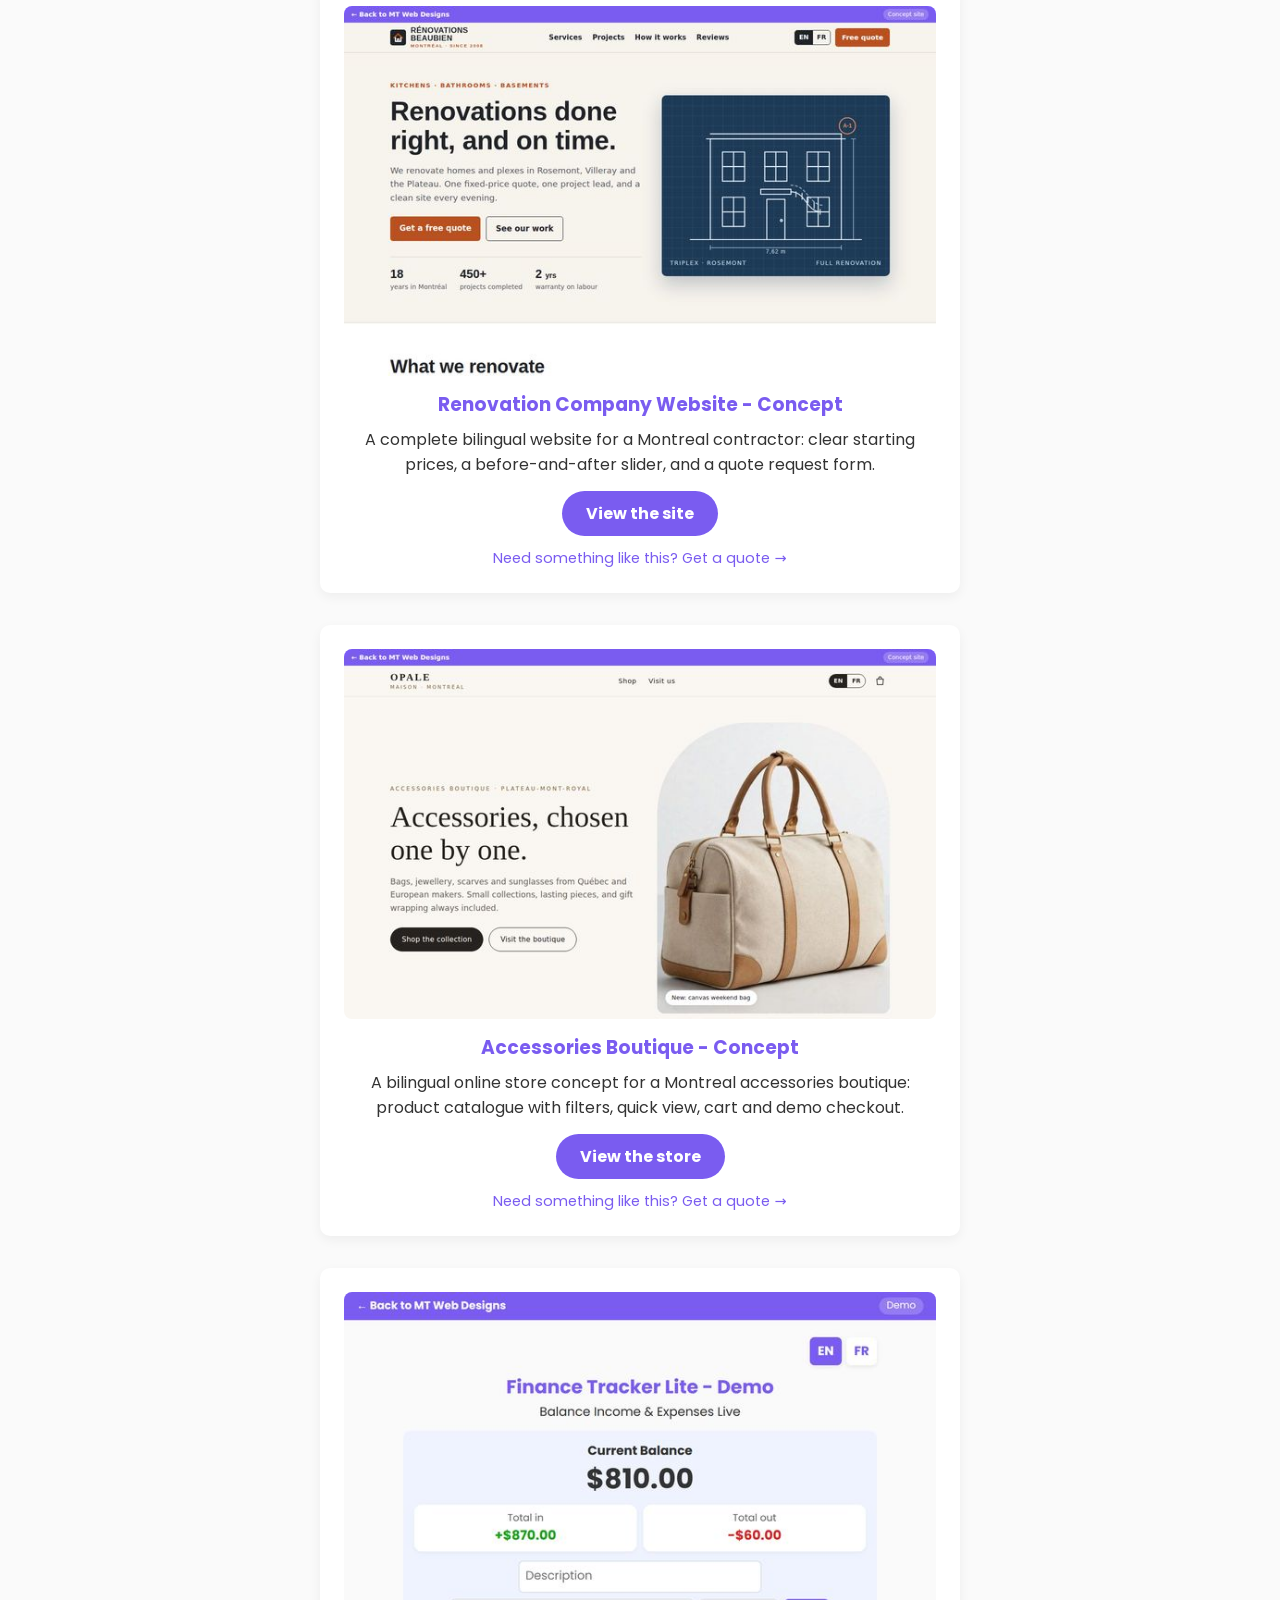
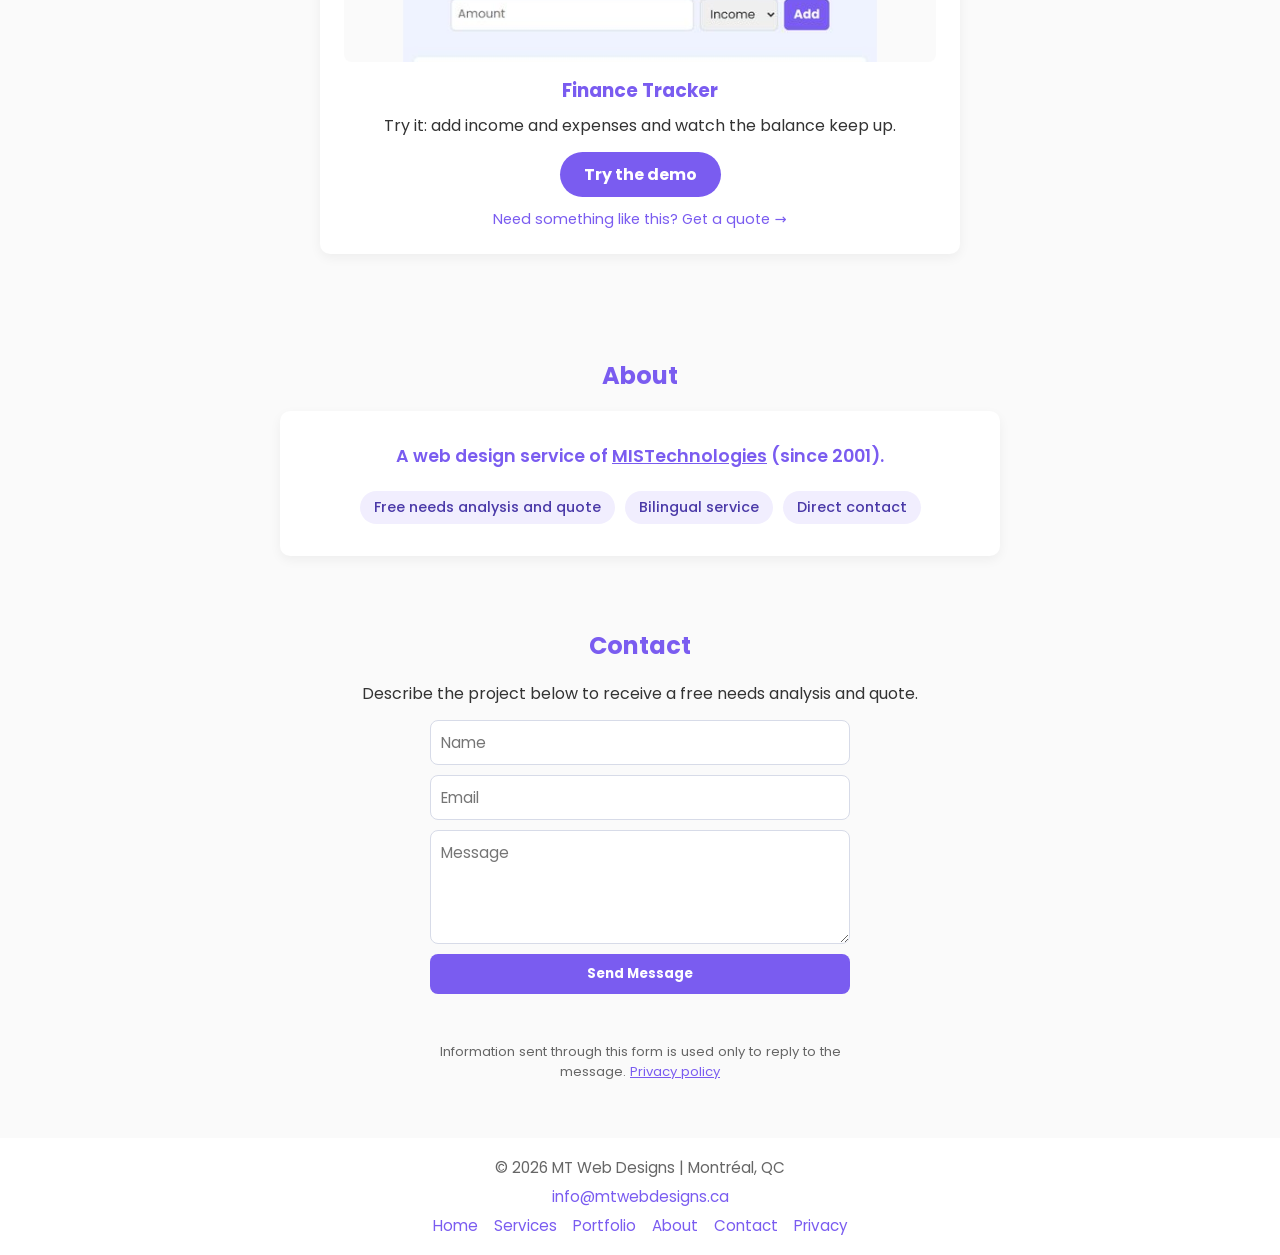
==== commit 12df7ac2: "Add files via upload" ====
--- a/index.html
+++ b/index.html
@@ -3,6 +3,7 @@
 <head>
     <meta charset="UTF-8" />
     <meta name="viewport" content="width=device-width, initial-scale=1.0" />
+    <meta name="theme-color" content="#7a5cf0" />
     <title>MT Web Designs | Websites for Small Businesses in Montreal</title>
     <meta name="description" content="Bilingual websites, digital tools and consulting for professionals and small businesses in Montreal. Free needs analysis and quote." />
     <link rel="icon" type="image/png" sizes="32x32" href="favicon-32x32.png" />
@@ -23,7 +24,7 @@
     <link rel="preconnect" href="https://fonts.googleapis.com" />
     <link rel="preconnect" href="https://fonts.gstatic.com" crossorigin />
     <link href="https://fonts.googleapis.com/css2?family=Poppins:wght@400;600;700&display=swap" rel="stylesheet" />
-    <link rel="stylesheet" href="style.css?v=11" />
+    <link rel="stylesheet" href="style.css?v=12" />
 </head>
 <body>
 
--- a/style.css
+++ b/style.css
@@ -1,6 +1,5 @@
 :root{
   --violet: #7a5cf0;
-  --light-blue: #a8d8ff;
   --bg: #fafafa;
   --text: #333;
   --income: #1fa31f;
@@ -45,7 +44,7 @@
 
 /* HEADER */
 header{
-  background:linear-gradient(135deg,var(--violet),var(--light-blue));
+  background:linear-gradient(135deg, #7a5cf0, #6a4ede 55%, #5b43b8);
   color:white;
   text-align:center;
   padding:28px 18px;
@@ -88,7 +87,7 @@
 .hero{
   padding:64px 20px;
   text-align:center;
-  background:linear-gradient(135deg,var(--light-blue),var(--violet));
+  background:linear-gradient(135deg, #7a5cf0, #6a4ede 55%, #5b43b8);
   color:white;
   text-shadow:0 1px 3px rgba(0,0,0,0.25);
 }
@@ -339,3 +338,15 @@
 
 /* ABOUT LINK */
 .about-lead a{ color:inherit; text-decoration:underline; }
+
+/* CRYSTAL-ICE HAIRLINE (under the hero) */
+.hero{ position:relative; }
+.hero::after{
+  content:"";
+  position:absolute;
+  left:0;
+  right:0;
+  bottom:0;
+  height:2px;
+  background:linear-gradient(90deg,#d6ecff,#ffffff 50%,#d6ecff);
+}
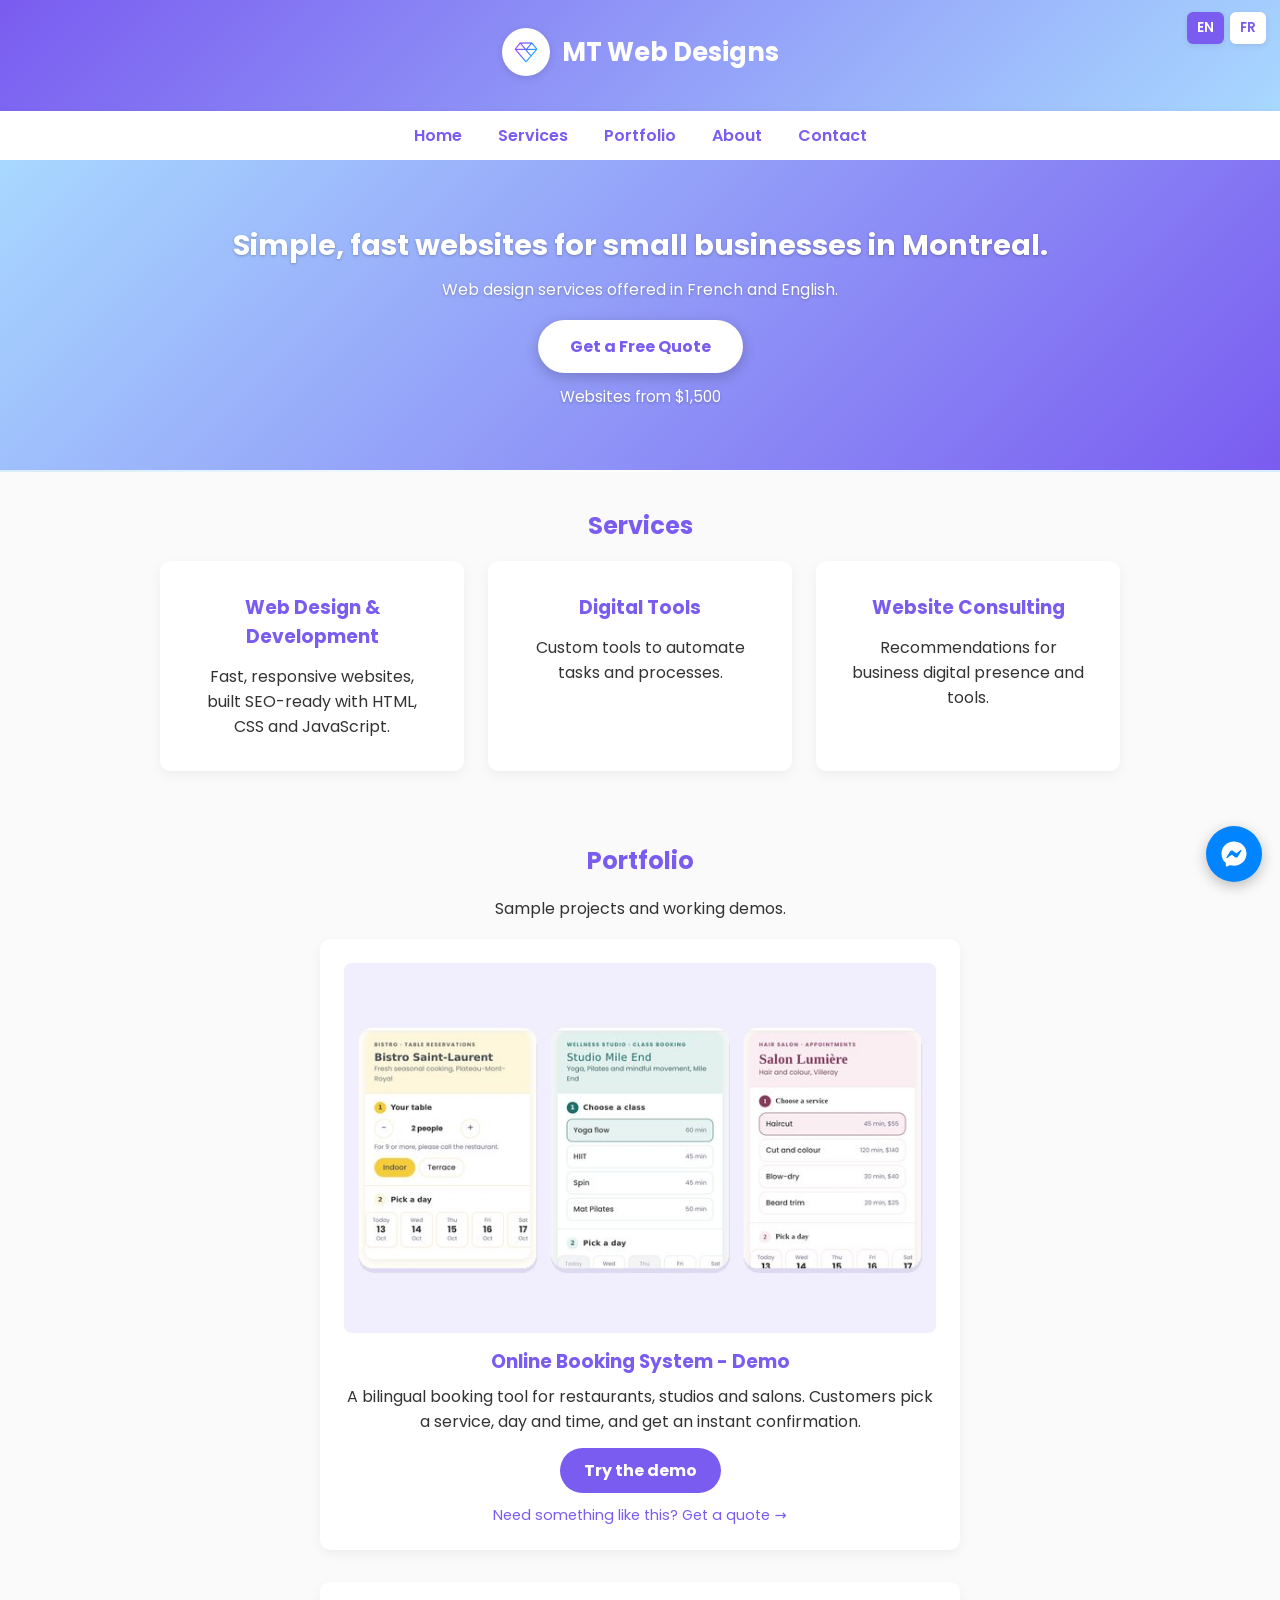
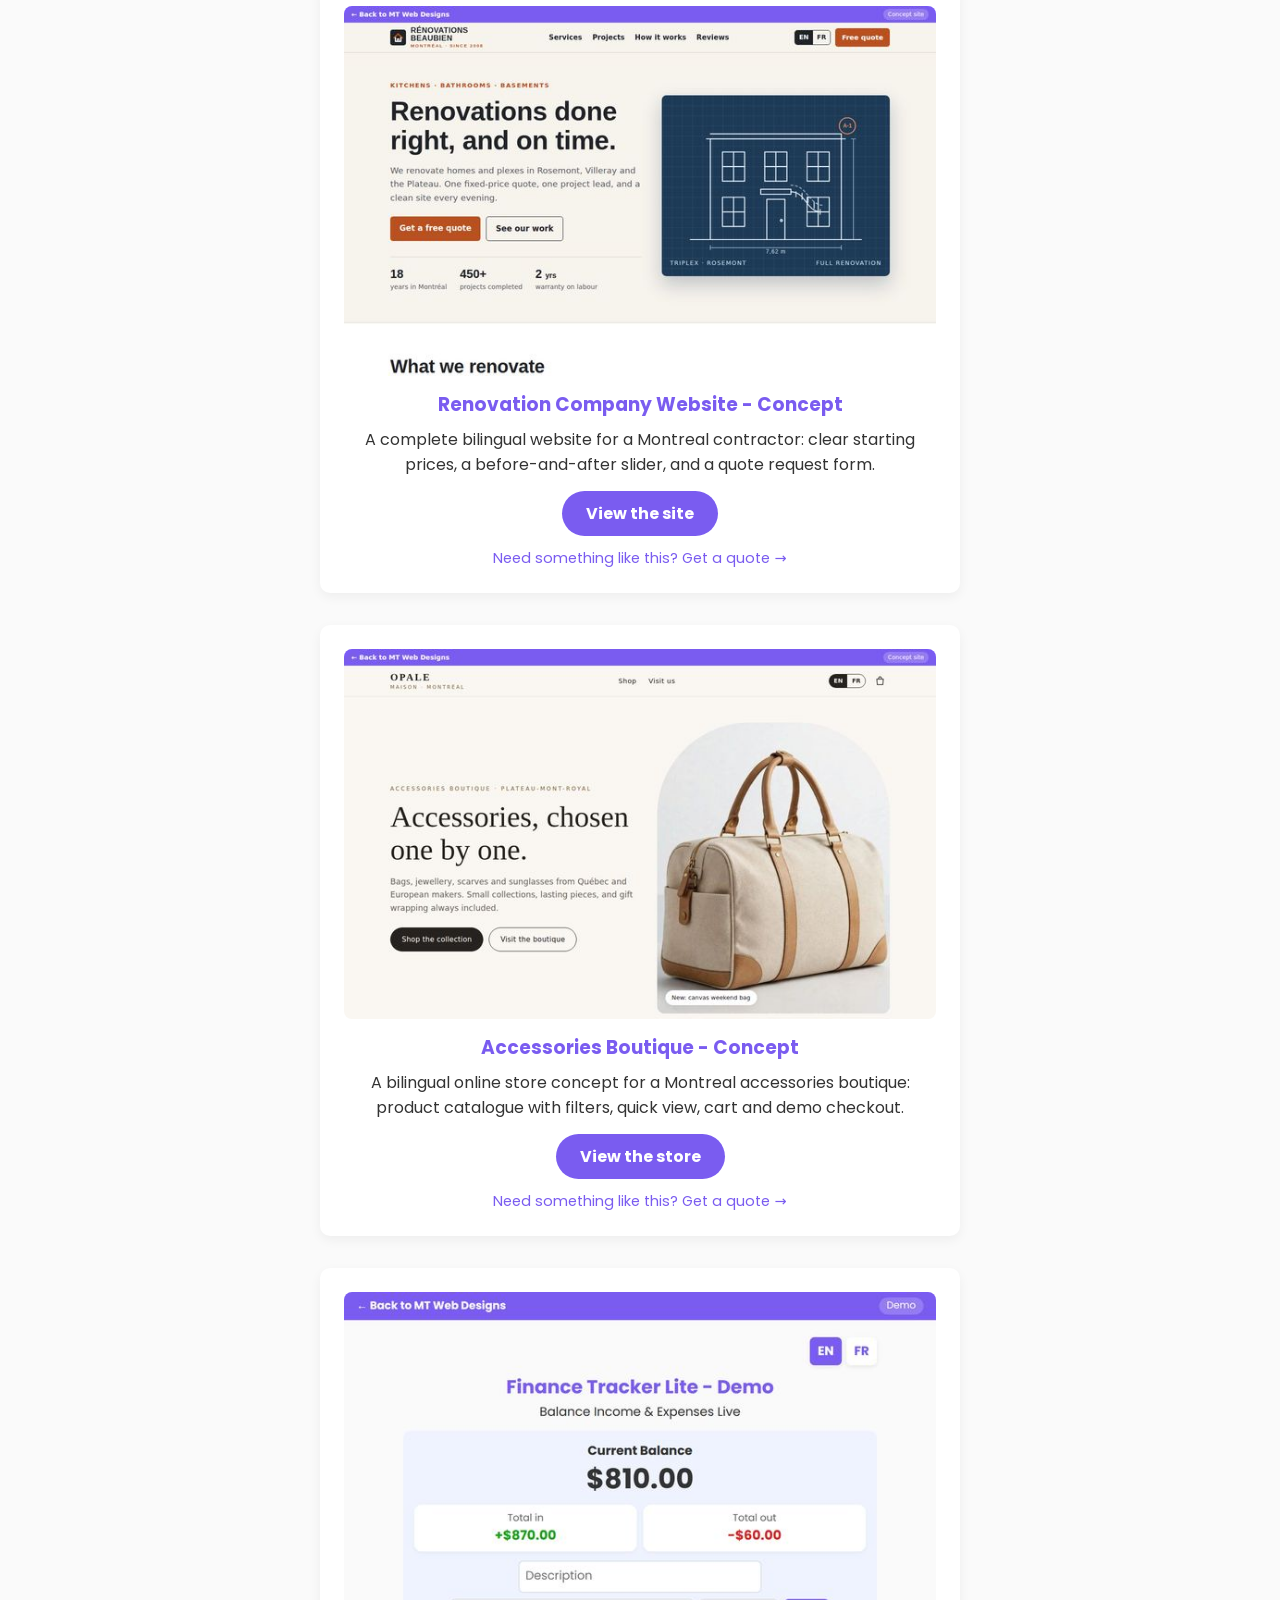
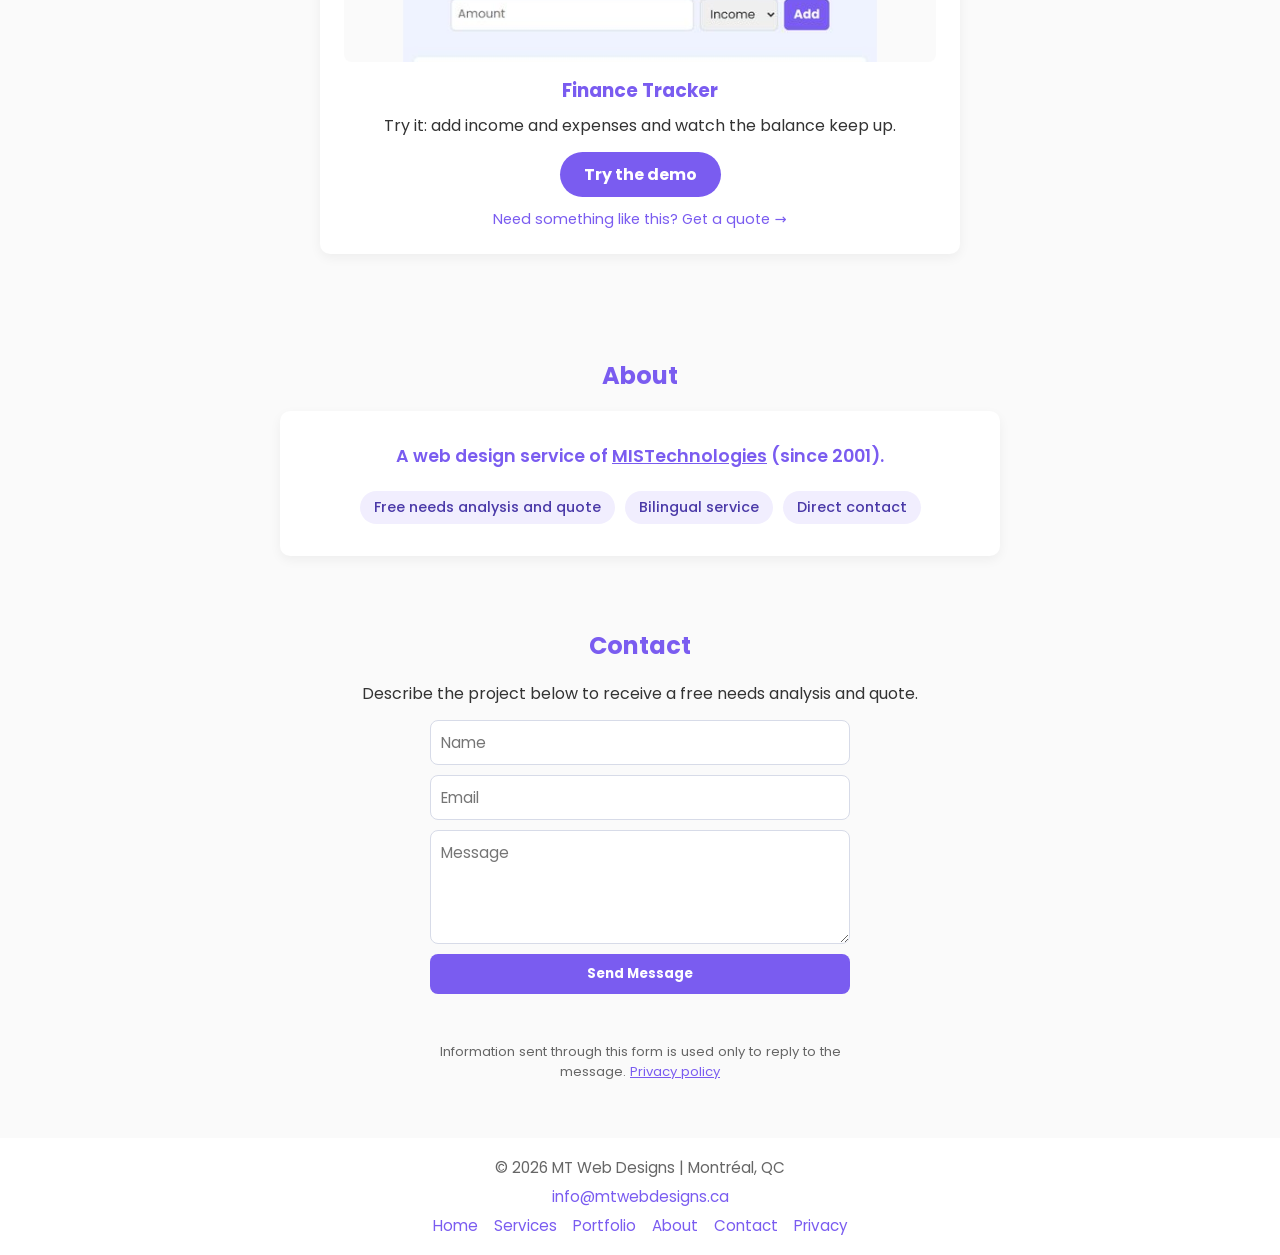
==== commit 0b58b126: "Add files via upload" ====
--- a/index.html
+++ b/index.html
@@ -24,7 +24,7 @@
     <link rel="preconnect" href="https://fonts.googleapis.com" />
     <link rel="preconnect" href="https://fonts.gstatic.com" crossorigin />
     <link href="https://fonts.googleapis.com/css2?family=Poppins:wght@400;600;700&display=swap" rel="stylesheet" />
-    <link rel="stylesheet" href="style.css?v=12" />
+    <link rel="stylesheet" href="style.css?v=13" />
 </head>
 <body>
 
--- a/style.css
+++ b/style.css
@@ -1,5 +1,6 @@
 :root{
   --violet: #7a5cf0;
+  --light-blue: #a8d8ff;
   --bg: #fafafa;
   --text: #333;
   --income: #1fa31f;
@@ -44,7 +45,7 @@
 
 /* HEADER */
 header{
-  background:linear-gradient(135deg, #7a5cf0, #6a4ede 55%, #5b43b8);
+  background:linear-gradient(135deg,var(--violet),var(--light-blue));
   color:white;
   text-align:center;
   padding:28px 18px;
@@ -87,7 +88,7 @@
 .hero{
   padding:64px 20px;
   text-align:center;
-  background:linear-gradient(135deg, #7a5cf0, #6a4ede 55%, #5b43b8);
+  background:linear-gradient(135deg,var(--light-blue),var(--violet));
   color:white;
   text-shadow:0 1px 3px rgba(0,0,0,0.25);
 }
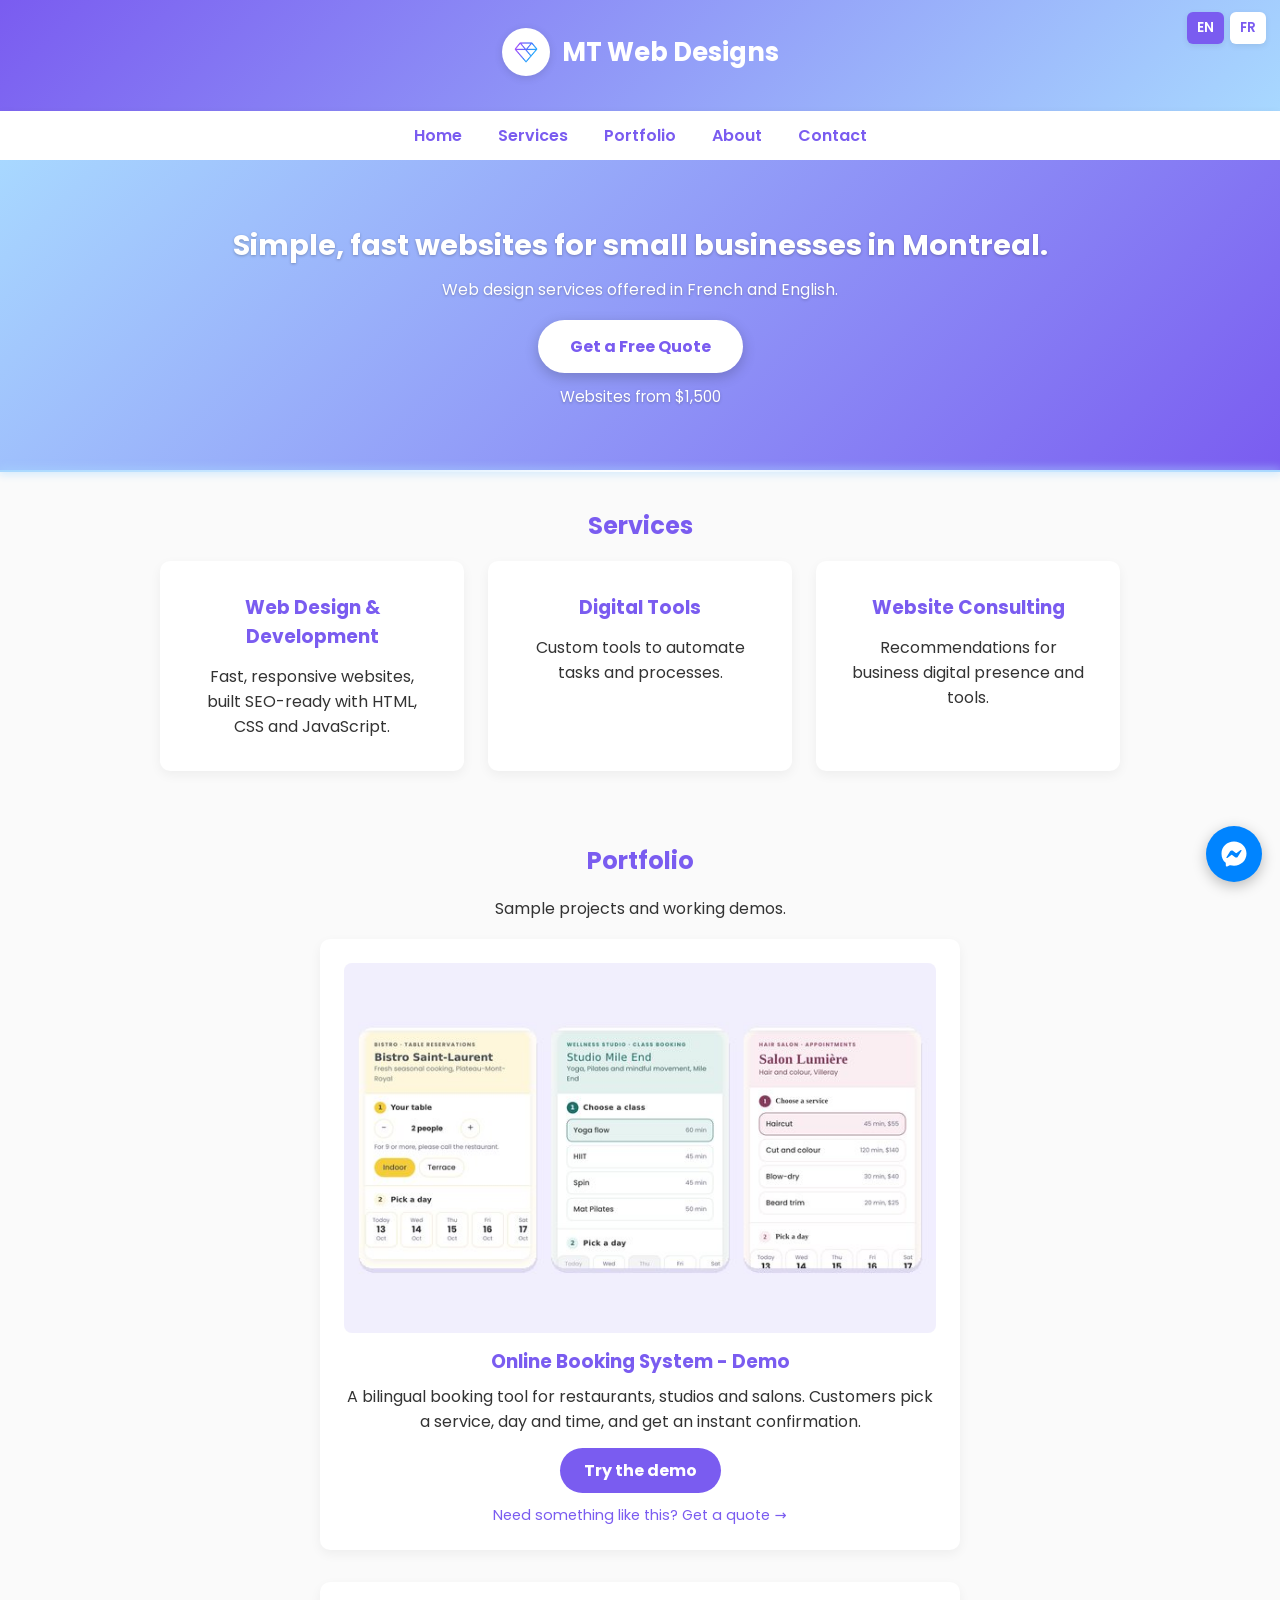
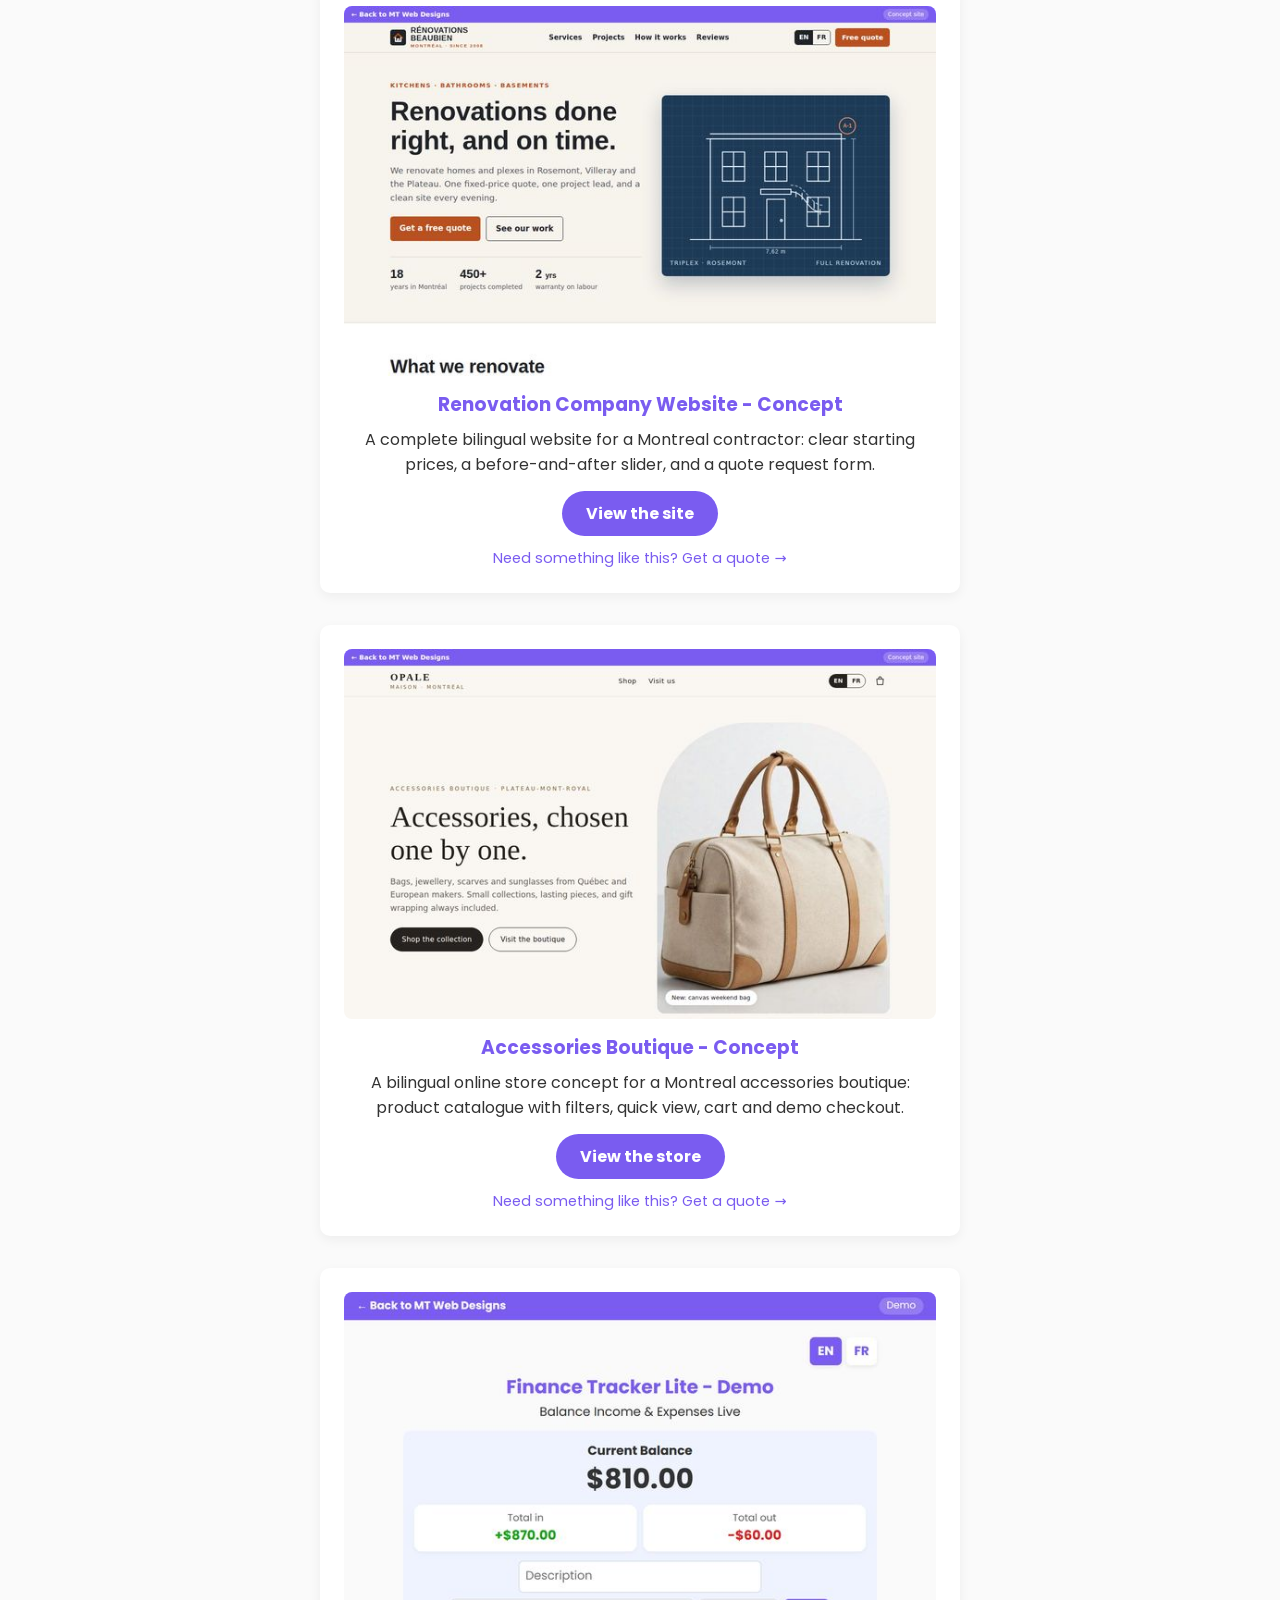
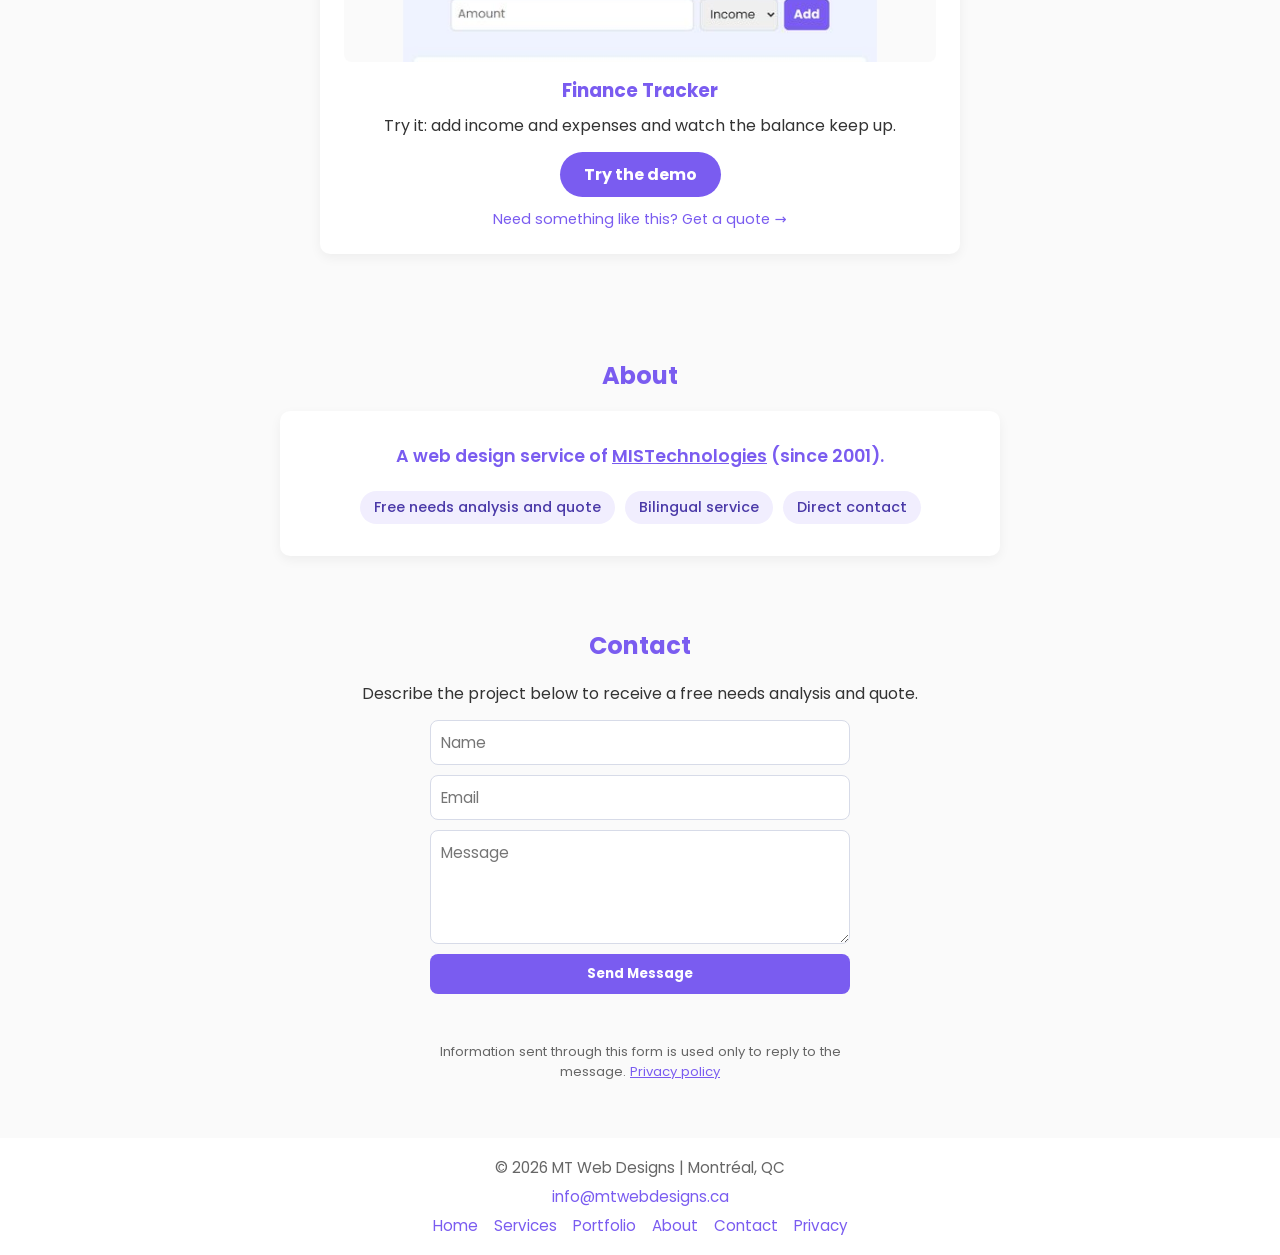
==== commit 56a6ca9a: "Add files via upload" ====
--- a/index.html
+++ b/index.html
@@ -24,7 +24,7 @@
     <link rel="preconnect" href="https://fonts.googleapis.com" />
     <link rel="preconnect" href="https://fonts.gstatic.com" crossorigin />
     <link href="https://fonts.googleapis.com/css2?family=Poppins:wght@400;600;700&display=swap" rel="stylesheet" />
-    <link rel="stylesheet" href="style.css?v=13" />
+    <link rel="stylesheet" href="style.css?v=14" />
 </head>
 <body>
 
--- a/style.css
+++ b/style.css
@@ -349,5 +349,6 @@
   right:0;
   bottom:0;
   height:2px;
-  background:linear-gradient(90deg,#d6ecff,#ffffff 50%,#d6ecff);
-}
+  background:linear-gradient(90deg,var(--light-blue),#ffffff 50%,var(--light-blue));
+  box-shadow:0 0 8px 1px rgba(168,216,255,0.9);
+}
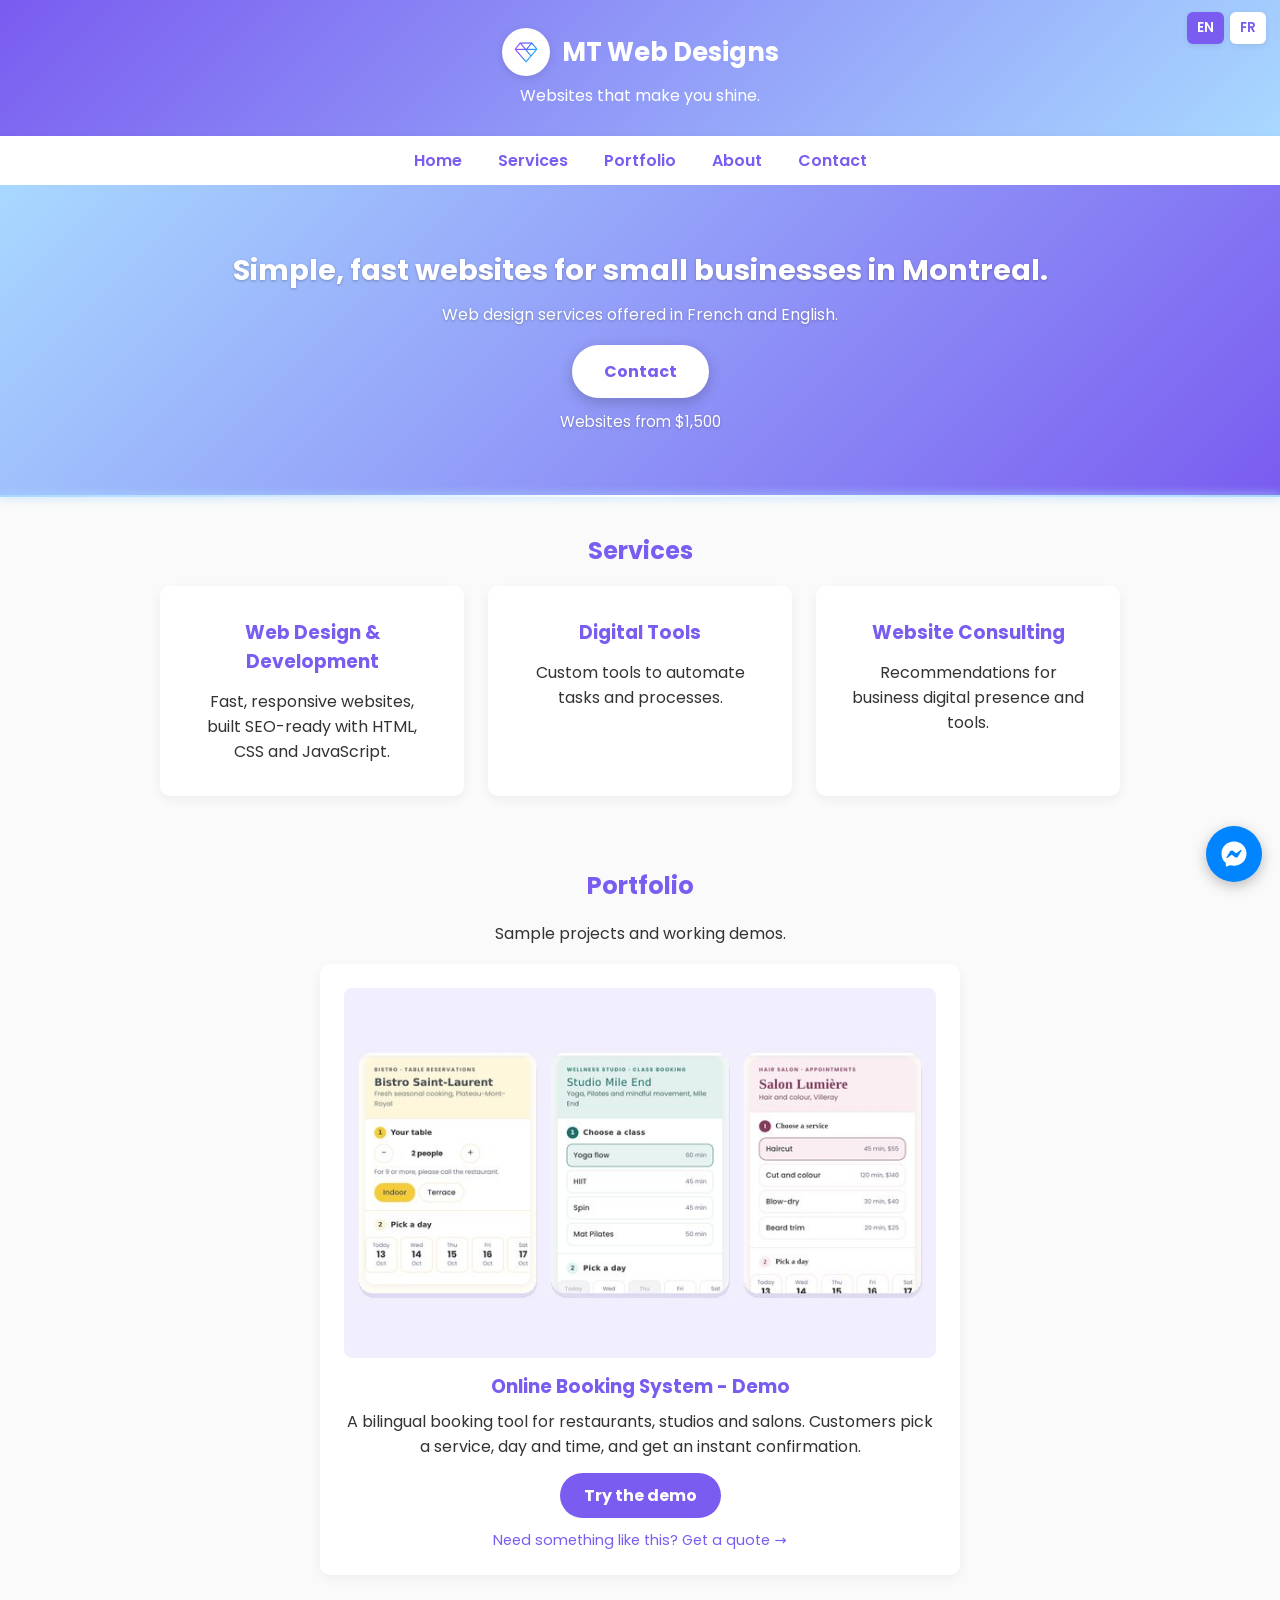
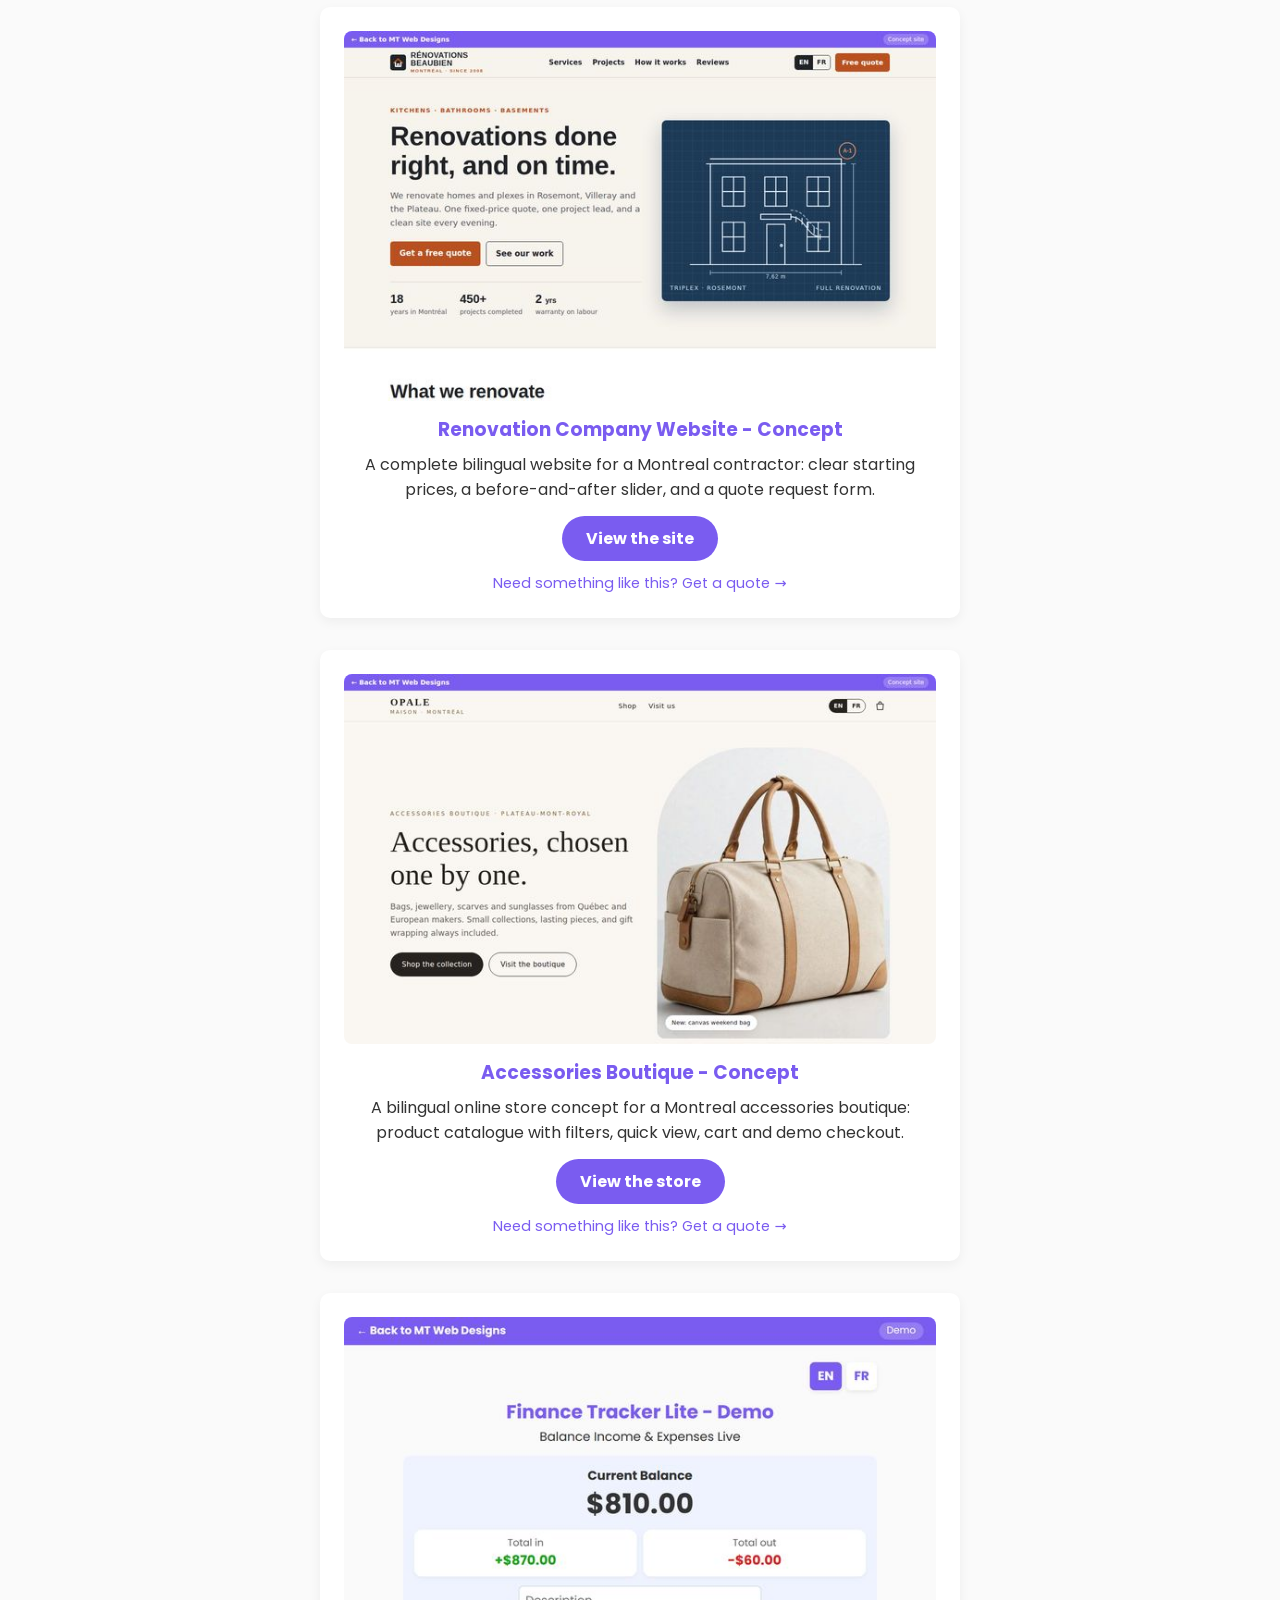
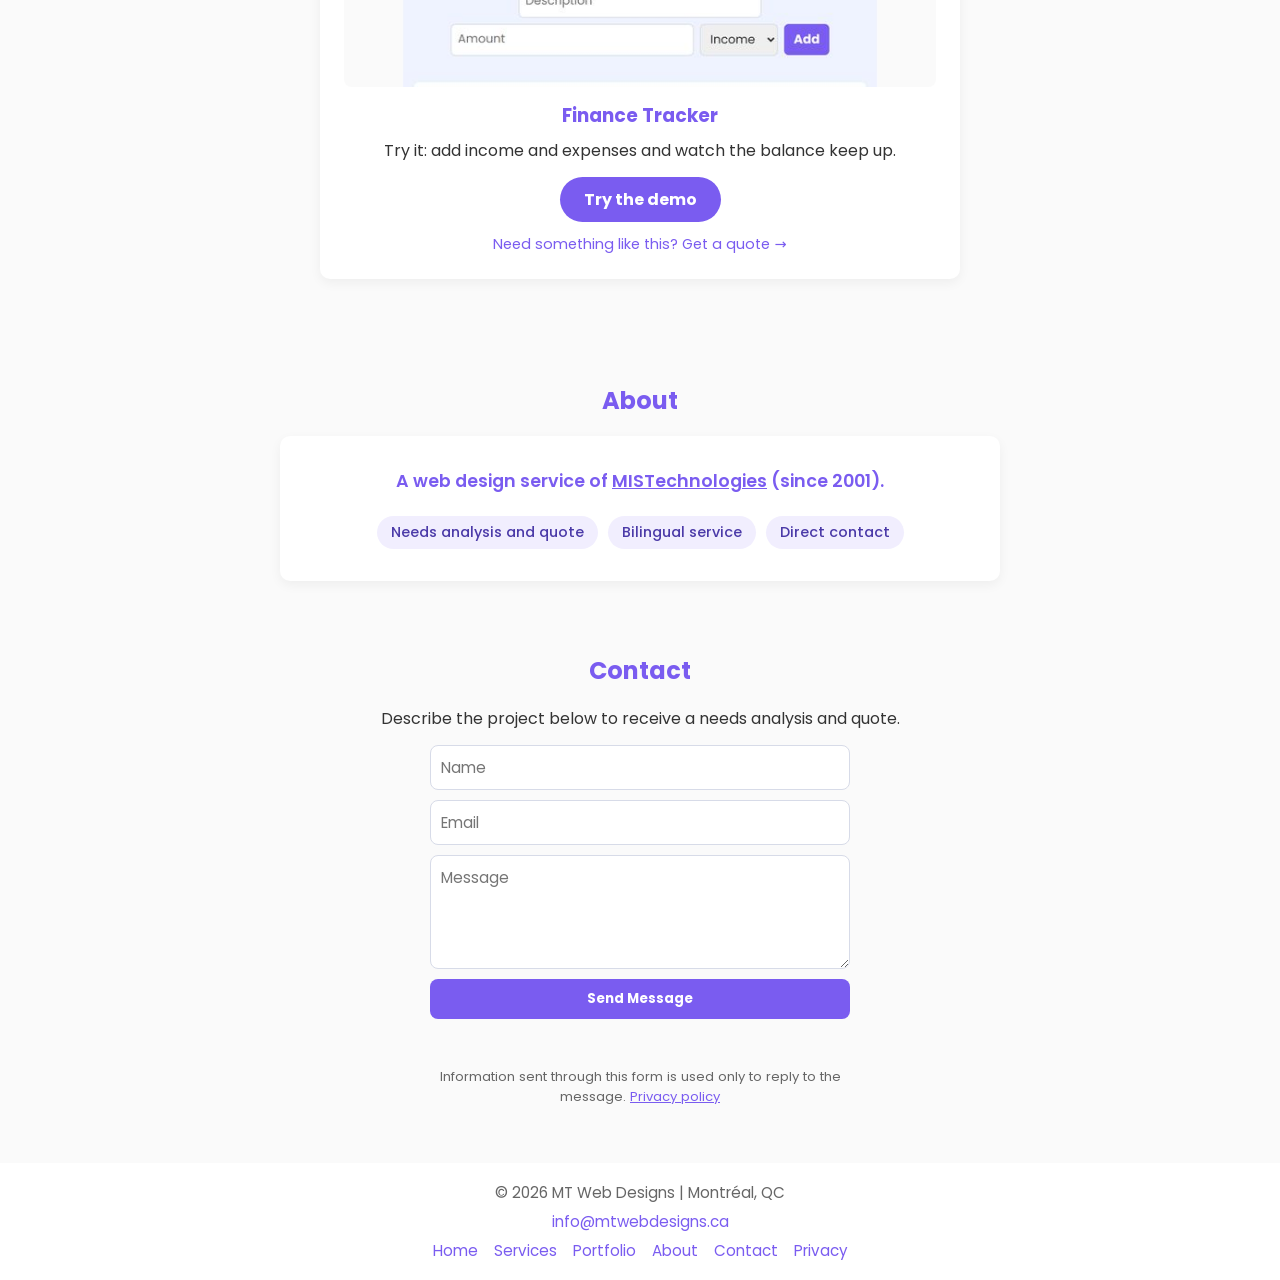
==== commit 4371a1b5: "Add files via upload" ====
--- a/index.html
+++ b/index.html
@@ -5,7 +5,7 @@
     <meta name="viewport" content="width=device-width, initial-scale=1.0" />
     <meta name="theme-color" content="#7a5cf0" />
     <title>MT Web Designs | Websites for Small Businesses in Montreal</title>
-    <meta name="description" content="Bilingual websites, digital tools and consulting for professionals and small businesses in Montreal. Free needs analysis and quote." />
+    <meta name="description" content="Bilingual websites, digital tools and consulting for professionals and small businesses in Montreal." />
     <link rel="icon" type="image/png" sizes="32x32" href="favicon-32x32.png" />
     <link rel="apple-touch-icon" href="apple-touch-icon.png" />
     <meta property="og:title" content="MT Web Designs | Websites for Small Businesses in Montreal" />
@@ -39,6 +39,7 @@
         <img src="logo.png" class="logo" alt="MT Web Designs logo" width="48" height="48" />
         MT Web Designs
     </div>
+    <p data-en="Websites that make you shine." data-fr="Des sites Web qui vous font briller.">Websites that make you shine.</p>
 </header>
 
 <nav>
@@ -56,7 +57,7 @@
         Simple, fast websites for small businesses in Montreal.
     </h1>
     <p data-en="Web design services offered in French and English." data-fr="Services de conception Web offerts en français et en anglais.">Web design services offered in French and English.</p>
-    <a href="#contact" class="cta-button" data-en="Get a Free Quote" data-fr="Obtenir une soumission gratuite">Get a Free Quote</a>
+    <a href="#contact" class="cta-button" data-en="Contact" data-fr="Contact">Contact</a>
     <p class="price-note" data-en="Websites from $1,500" data-fr="Sites Web à partir de 1 500 $">Websites from $1,500</p>
 </section>
 
@@ -154,7 +155,7 @@
     <div class="about-card">
         <p class="about-lead"><span data-en="A web design service of" data-fr="Un service de conception Web de">A web design service of</span> <a href="https://mistechnologies.ca" target="_blank" rel="noopener">MISTechnologies</a> <span data-en="(since 2001)." data-fr="(depuis 2001).">(since 2001).</span></p>
         <ul class="about-facts">
-            <li data-en="Free needs analysis and quote" data-fr="Analyse des besoins et soumission gratuites">Free needs analysis and quote</li>
+            <li data-en="Needs analysis and quote" data-fr="Analyse des besoins et soumission">Needs analysis and quote</li>
             <li data-en="Bilingual service" data-fr="Service bilingue">Bilingual service</li>
             <li data-en="Direct contact" data-fr="Contact direct">Direct contact</li>
         </ul>
@@ -164,9 +165,9 @@
 <section id="contact" class="contact">
     <h2 data-en="Contact" data-fr="Contact">Contact</h2>
 
-    <p data-en="Describe the project below to receive a free needs analysis and quote."
-       data-fr="Décrivez le projet ci-dessous pour recevoir une analyse des besoins et une soumission gratuites.">
-       Describe the project below to receive a free needs analysis and quote.
+    <p data-en="Describe the project below to receive a needs analysis and quote."
+       data-fr="Décrivez le projet ci-dessous pour recevoir une analyse des besoins et une soumission.">
+       Describe the project below to receive a needs analysis and quote.
     </p>
 
     <form id="contactForm" action="https://formspree.io/f/mbglapko" method="POST">
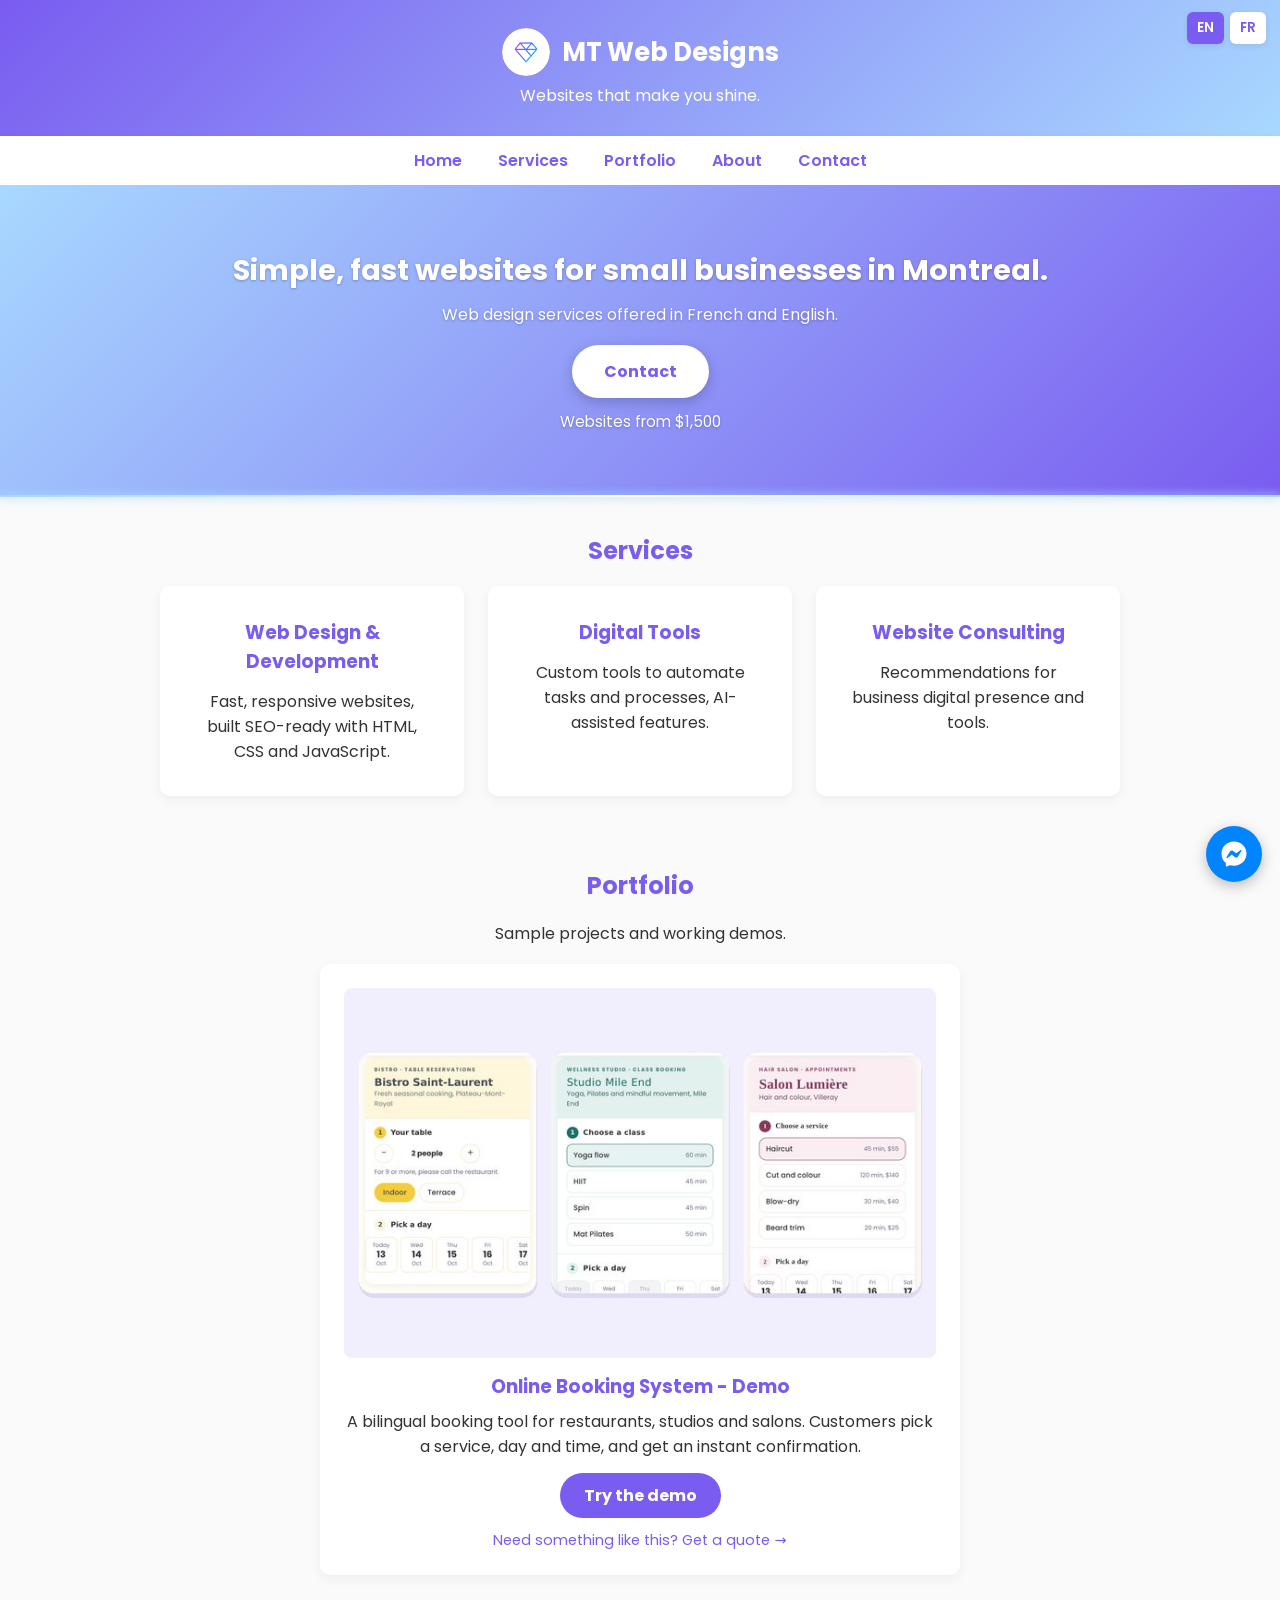
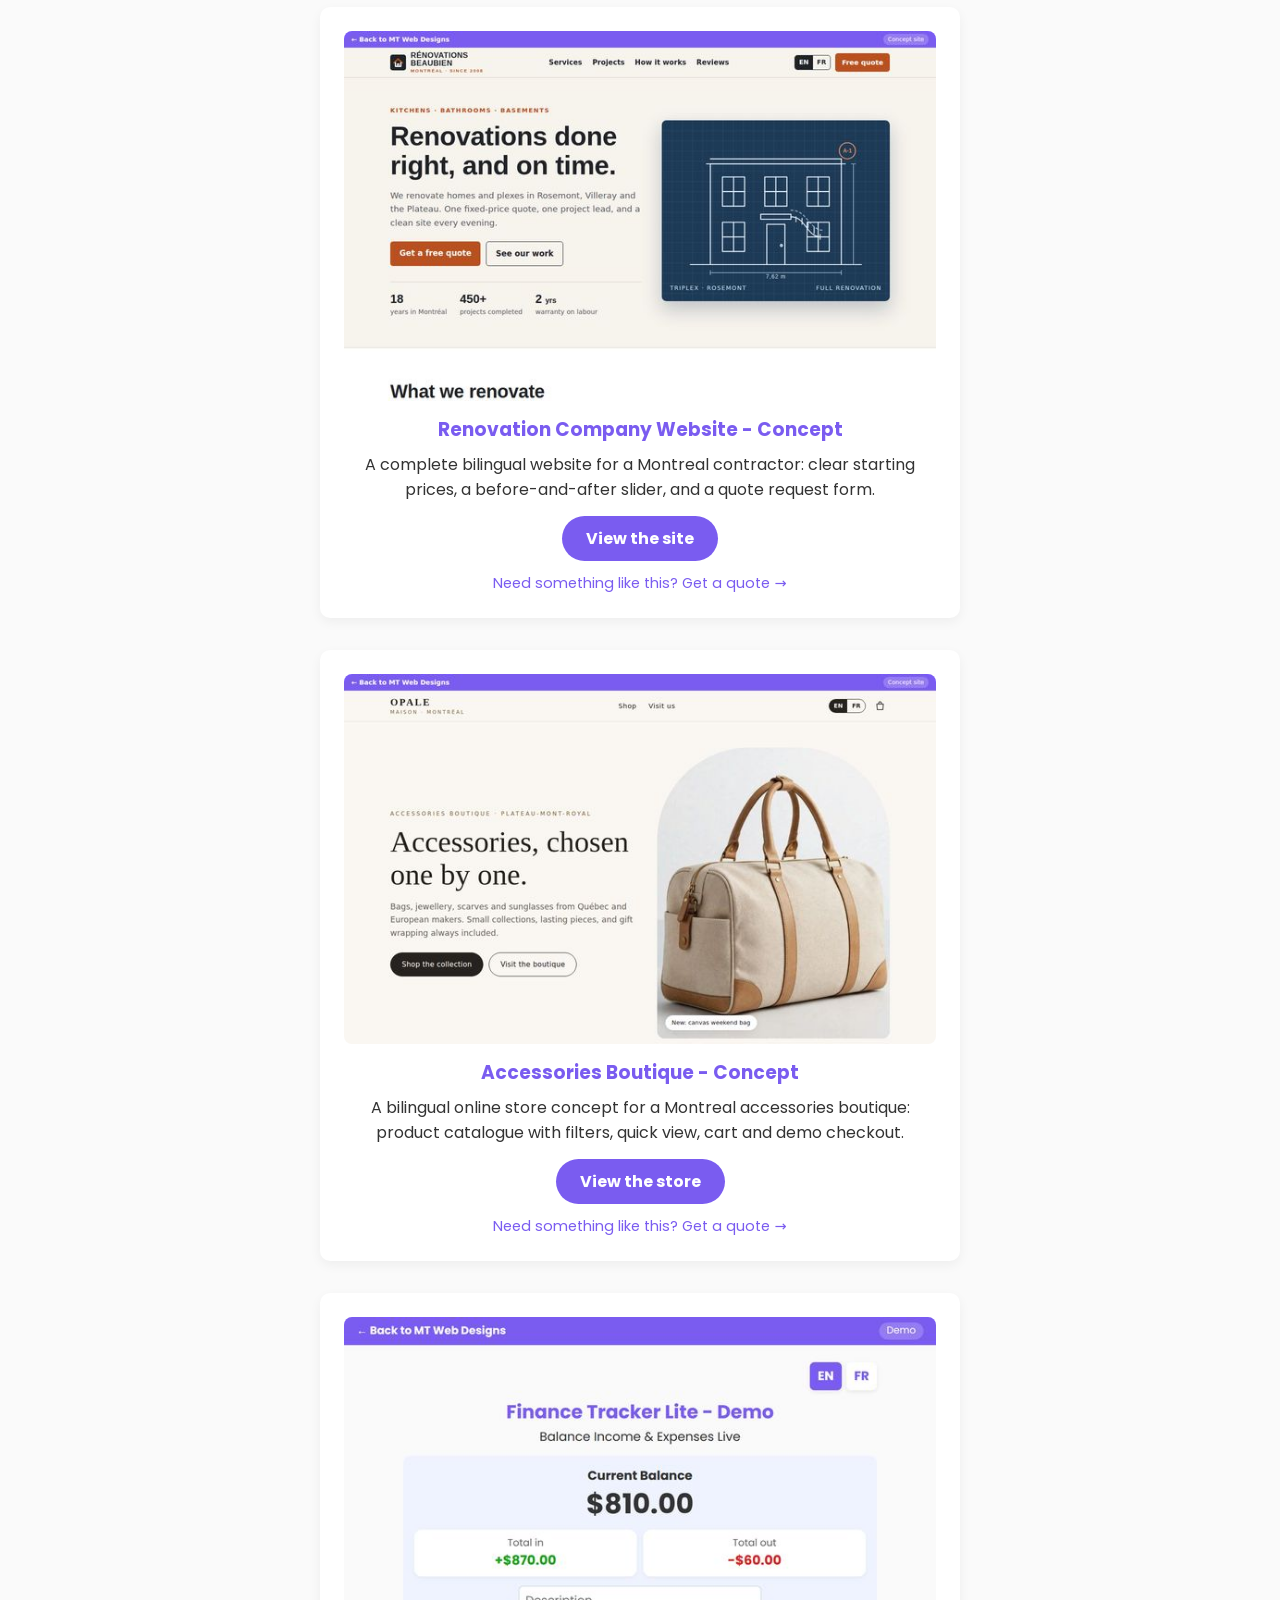
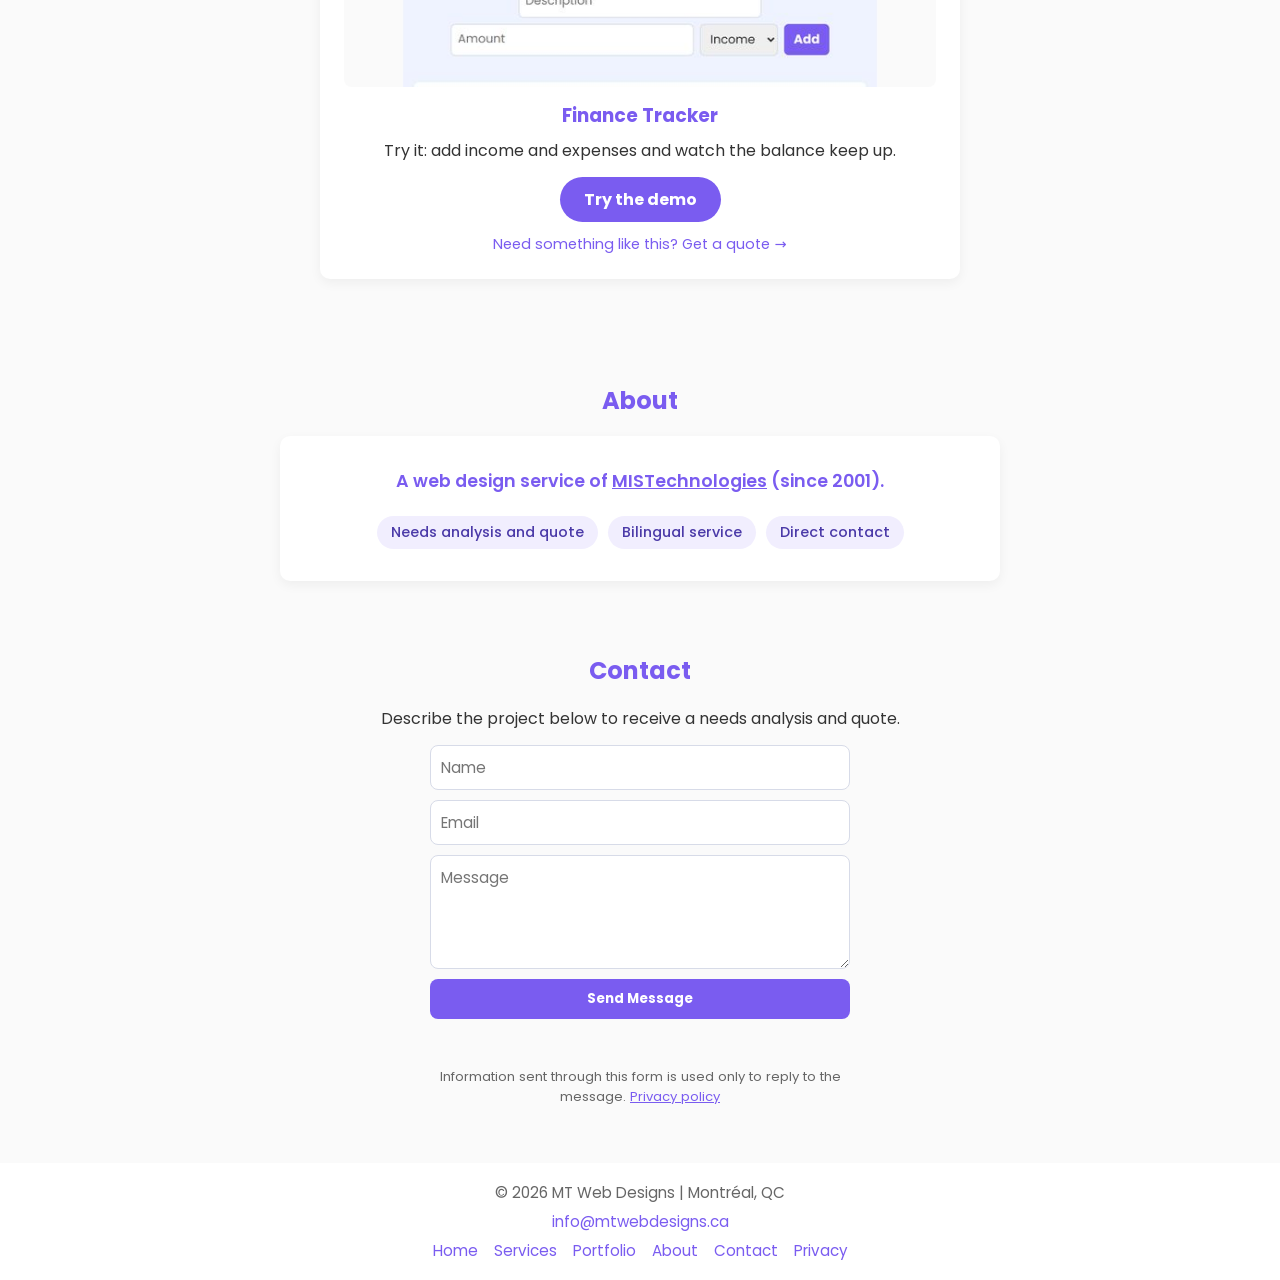
==== commit bf99edaf: "Add files via upload" ====
--- a/index.html
+++ b/index.html
@@ -24,7 +24,7 @@
     <link rel="preconnect" href="https://fonts.googleapis.com" />
     <link rel="preconnect" href="https://fonts.gstatic.com" crossorigin />
     <link href="https://fonts.googleapis.com/css2?family=Poppins:wght@400;600;700&display=swap" rel="stylesheet" />
-    <link rel="stylesheet" href="style.css?v=14" />
+    <link rel="stylesheet" href="style.css?v=15" />
 </head>
 <body>
 
@@ -36,7 +36,7 @@
 
 <header>
     <div class="brand">
-        <img src="logo.png" class="logo" alt="MT Web Designs logo" width="48" height="48" />
+        <span class="logo-wrap"><img src="logo.png" class="logo" alt="MT Web Designs logo" width="48" height="48" /></span>
         MT Web Designs
     </div>
     <p data-en="Websites that make you shine." data-fr="Des sites Web qui vous font briller.">Websites that make you shine.</p>
@@ -80,9 +80,9 @@
 
         <div class="service">
             <h3 data-en="Digital Tools" data-fr="Outils numériques">Digital Tools</h3>
-            <p data-en="Custom tools to automate tasks and processes."
-               data-fr="Outils sur mesure pour automatiser les tâches et les processus.">
-               Custom tools to automate tasks and processes.
+            <p data-en="Custom tools to automate tasks and processes, AI-assisted features."
+               data-fr="Outils sur mesure pour automatiser les tâches et les processus, fonctions assistées par l’IA.">
+               Custom tools to automate tasks and processes, AI-assisted features.
             </p>
         </div>
 
--- a/style.css
+++ b/style.css
@@ -352,3 +352,47 @@
   background:linear-gradient(90deg,var(--light-blue),#ffffff 50%,var(--light-blue));
   box-shadow:0 0 8px 1px rgba(168,216,255,0.9);
 }
+
+/* DIAMOND SHINE (logo) */
+.logo-wrap{
+  position:relative;
+  display:inline-block;
+  line-height:0;
+  border-radius:50%;
+  overflow:hidden;
+}
+.logo-wrap::after{
+  content:"";
+  position:absolute;
+  inset:0;
+  background:linear-gradient(115deg,transparent 30%,rgba(168,216,255,0.55) 44%,rgba(255,255,255,0.9) 50%,rgba(168,216,255,0.55) 56%,transparent 70%);
+  transform:translateX(-120%);
+  animation:diamond-shine 1.2s ease-in-out 0.6s 1 both;
+  pointer-events:none;
+}
+.logo-wrap::before{
+  content:"\2726";
+  position:absolute;
+  top:5px;
+  right:9px;
+  z-index:1;
+  font-size:12px;
+  line-height:1;
+  color:var(--violet);
+  opacity:0;
+  animation:diamond-sparkle 0.9s ease-out 1.5s 1 both;
+  pointer-events:none;
+}
+@keyframes diamond-sparkle{ 0%{opacity:0;transform:scale(.3);} 40%{opacity:1;transform:scale(1.15);} 100%{opacity:0;transform:scale(.6);} }
+.brand:hover .logo-wrap::before,
+.brand:active .logo-wrap::before{ animation:diamond-sparkle-again 0.9s ease-out 0.9s 1 both; }
+@keyframes diamond-sparkle-again{ 0%{opacity:0;transform:scale(.3);} 40%{opacity:1;transform:scale(1.15);} 100%{opacity:0;transform:scale(.6);} }
+.brand:hover .logo-wrap::after,
+.brand:active .logo-wrap::after{
+  animation:diamond-shine-again 1.2s ease-in-out 1 both;
+}
+@keyframes diamond-shine{ from{ transform:translateX(-120%); } to{ transform:translateX(120%); } }
+@keyframes diamond-shine-again{ from{ transform:translateX(-120%); } to{ transform:translateX(120%); } }
+@media (prefers-reduced-motion:reduce){
+  .logo-wrap::after, .logo-wrap::before{ animation:none; display:none; }
+}
